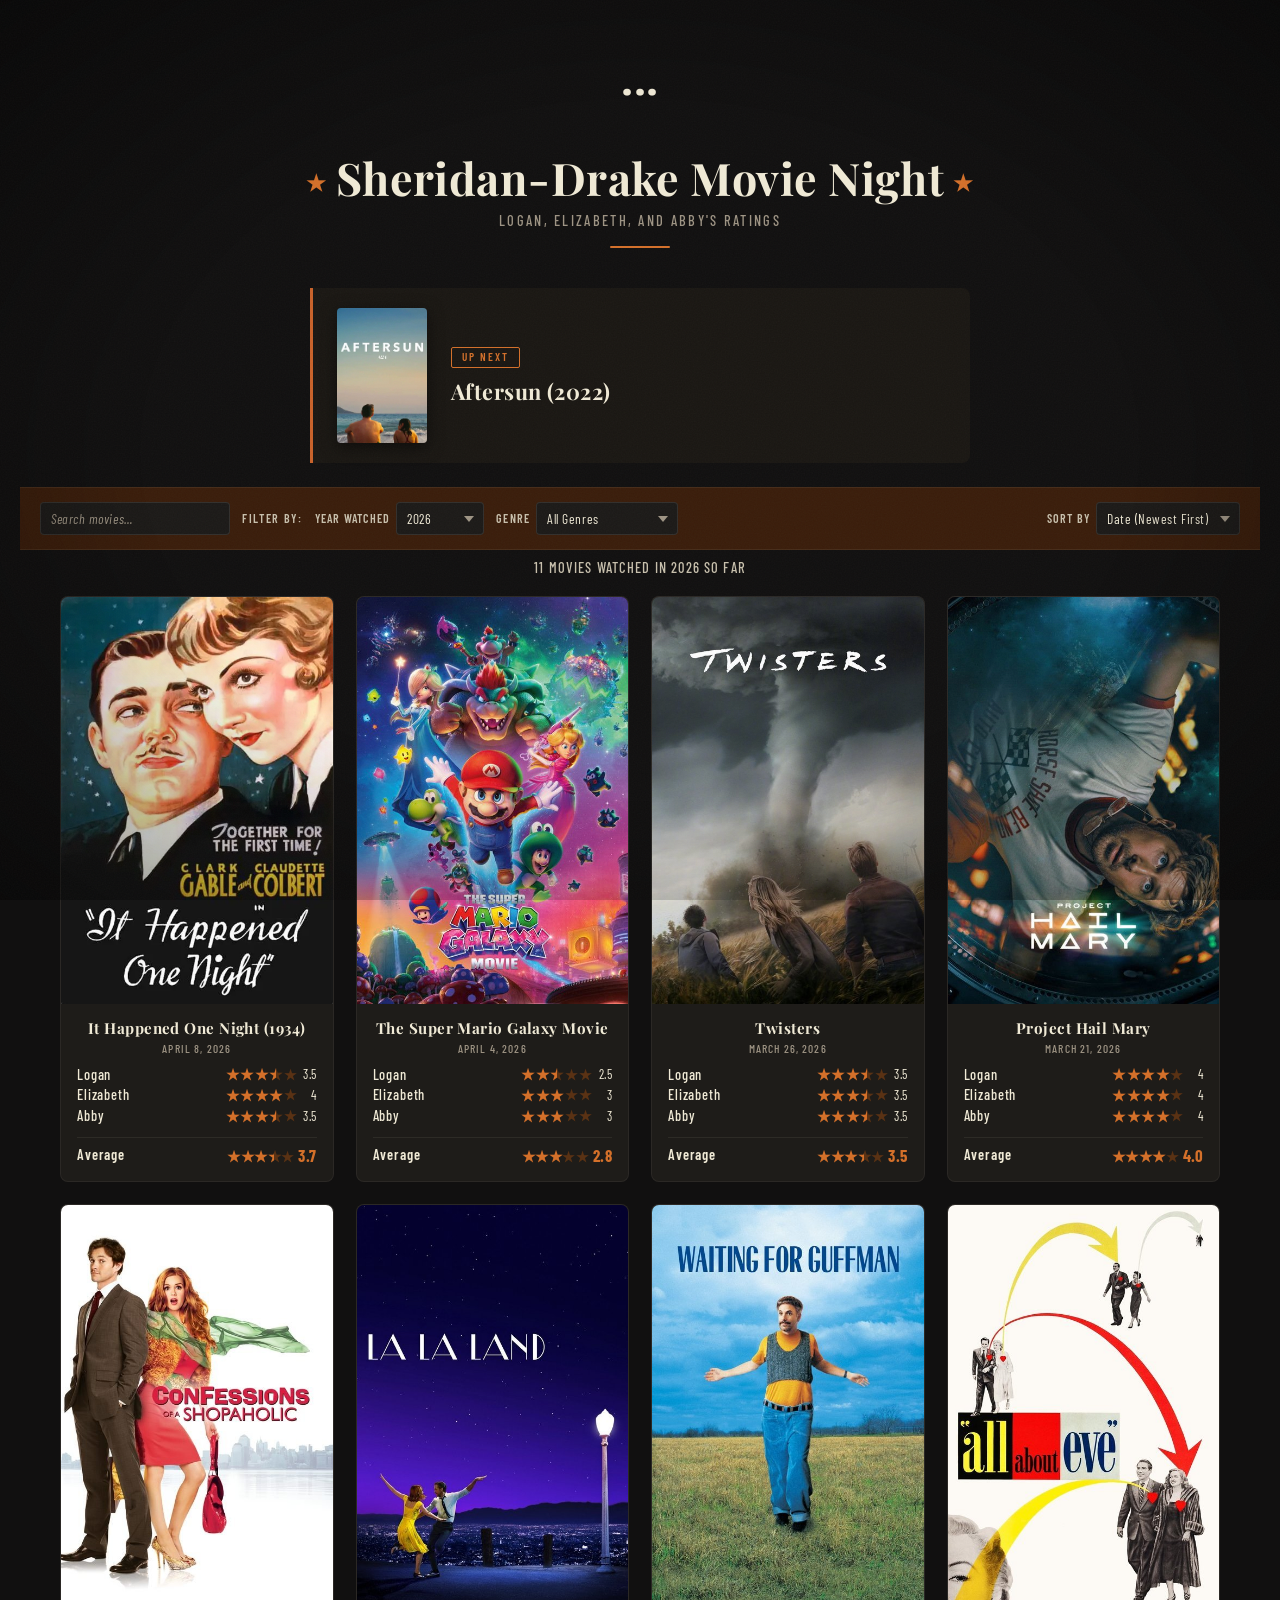
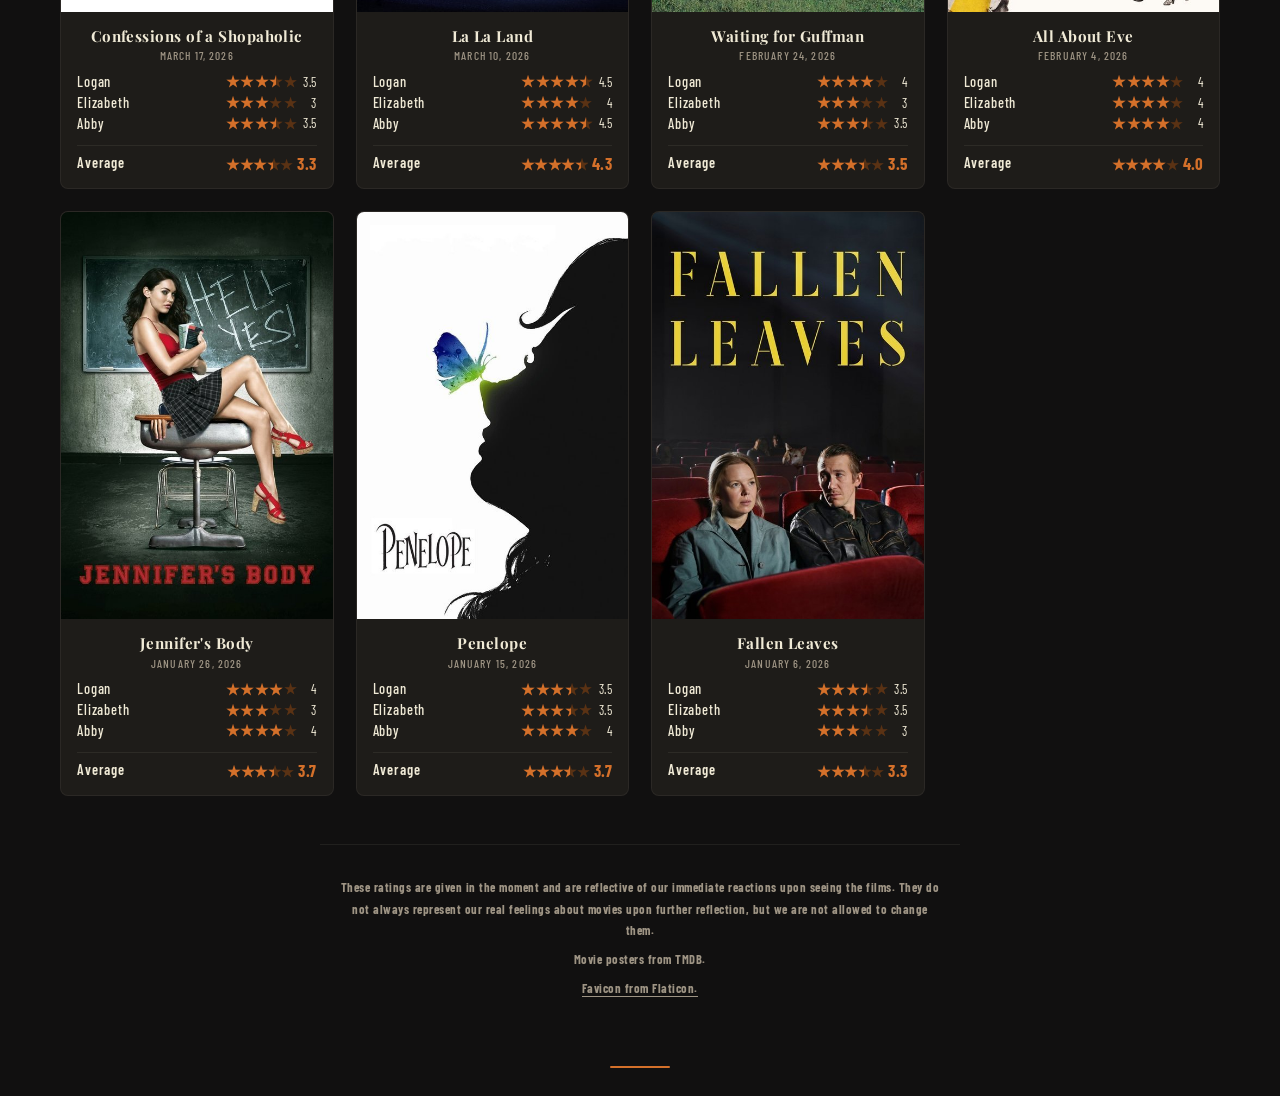
==== index.html @ 824b3edf "Fourth attempt" ====
<!DOCTYPE html>
<html lang="en">
<head>
  <script defer src="https://cloud.umami.is/script.js" data-website-id="6e9e0717-d6de-4297-bc57-a47874e81db6"></script>
  <meta charset="UTF-8">
  <meta name="viewport" content="width=device-width, initial-scale=1.0, viewport-fit=cover">
  <title>Movie Night</title>
  <link rel="icon" type="image/png" href="favicon.png">
  <link rel="preconnect" href="https://fonts.googleapis.com">
  <link rel="preconnect" href="https://fonts.gstatic.com" crossorigin>
  <link href="https://fonts.googleapis.com/css2?family=Playfair+Display:ital,wght@0,700;1,400&family=Barlow+Condensed:wght@400;500;600&display=swap" rel="stylesheet">
  <link rel="stylesheet" href="style.css">
</head>
<body>
  <div class="safe-area-fill" aria-hidden="true"></div>

  <header>
    <h1><span class="title-stars-mobile" aria-hidden="true">★&ensp;★&ensp;★&ensp;★&ensp;★</span>...
  <header>
    <h1><span class="title-stars-mobile" aria-hidden="true">★&ensp;★&ensp;★&ensp;★&ensp;★</span><span class="title-star" aria-hidden="true">★</span>Sheridan-Drake<br class="mobile-break"> Movie Night<span class="title-star" aria-hidden="true">★</span></h1>
    <p class="tagline">Logan, Elizabeth, and Abby's Ratings</p>
  </header>

  <section id="up-next" class="up-next" hidden>
    <div class="up-next-content">
      <div class="up-next-poster">
        <img id="up-next-img" src="" alt="">
        <div id="up-next-placeholder" class="poster-placeholder" hidden>
          <span id="up-next-placeholder-title"></span>
        </div>
      </div>
      <div class="up-next-info">
        <span class="up-next-badge">Up Next</span>
        <h2 id="up-next-title"></h2>
      </div>
    </div>
  </section>

  <div class="controls">
    <div class="controls-left">
      <button id="reset-btn" class="reset-btn" hidden>Reset</button>
      <input type="search" id="search-input" placeholder="Search movies…" autocomplete="off">
      <div id="search-filter-hint" hidden></div>
      <span class="filter-label">Filter by:</span>
      <div class="control-group">
        <label for="year-select">Year Watched</label>
        <select id="year-select">
          <option value="any">Any Year</option>
        </select>
      </div>
      <div class="control-group">
        <label for="genre-select">Genre</label>
        <select id="genre-select">
          <option value="any">All Genres</option>
          <option value="action/adventure">Action / Adventure</option>
          <option value="animation">Animation</option>
          <option value="comedy">Comedy</option>
          <option value="documentary">Documentary</option>
          <option value="drama">Drama</option>
          <option value="horror">Horror</option>
          <option value="romance">Romance</option>
          <option value="scifi/fantasy">Sci-Fi / Fantasy</option>
          <option value="thriller">Thriller</option>
        </select>
      </div>
    </div>
    <div class="controls-right">
      <div class="control-group">
        <label for="sort-select">Sort by</label>
        <select id="sort-select">
          <option value="date-desc">Date (Newest First)</option>
          <option value="date-asc">Date (Oldest First)</option>
          <option value="rating-logan">Logan's Rating</option>
          <option value="rating-elizabeth">Elizabeth's Rating</option>
          <option value="rating-abby">Abby's Rating</option>
          <option value="rating-average">Average Rating</option>
        </select>
      </div>
    </div>
  </div>

  <div id="movie-count" class="movie-count"></div>

  <main id="movie-grid" class="movie-grid"></main>

  <div id="no-results" class="no-results" hidden>
    <p>No movies found for this filter.</p>
  </div>

  <footer class="site-footer">
    <p>These ratings are given in the moment and are reflective of our immediate reactions upon seeing the films. They do not always represent our real feelings about movies upon further reflection, but we are not allowed to change them.</p>
    <p>Movie posters from TMDB.</p>
    <p><a href="https://www.flaticon.com/search?word=movie">Favicon from Flaticon.</a></p>
  </footer>

  <script src="movies.js"></script>
  <script src="script.js"></script>
  <script>
    if ('serviceWorker' in navigator) {
      navigator.serviceWorker.register('/sw.js');
    }
  </script>
</body>
</html>
---- style.css ----
:root {
  --bg-primary:     #111010;
  --bg-secondary:   #1c1a18;
  --bg-card:        #1e1c19;
  --bg-controls:    #3a1d0b;
  --up-next-bg:     #1a1713;
  --up-next-border: #c9622a;
  --text-primary:   #f0ead6;
  --text-secondary: #9e9484;
  --accent:         #d4702a;
  --accent-dim:     #5a3214;
  --accent-hover:   #e8884a;
  --rule-color:     rgba(240, 234, 214, 0.07);
  --font-display:   'Playfair Display', Georgia, serif;
  --font-ui:        'Barlow Condensed', 'Arial Narrow', sans-serif;
  --radius: 8px;
  --gap:    22px;
}

* {
  margin: 0;
  padding: 0;
  box-sizing: border-box;
}

body {
  font-family: var(--font-ui);
  background: var(--bg-primary);
  color: var(--text-primary);
  letter-spacing: 0.02em;
  min-height: 100vh;
}

/* Safe-area fill — covers iPhone notch/Dynamic Island with the controls color. */

.safe-area-fill {
  position: fixed;
  top: 0;
  left: 0;
  right: 0;
  height: env(safe-area-inset-top);
  background: var(--bg-controls);
  z-index: 10000;
  pointer-events: none;
}

/* Film grain — fixed SVG noise tile, barely visible, adds tactile depth */
body::before {
  content: '';
  position: fixed;
  inset: 0;
  z-index: 9999;
  pointer-events: none;
  opacity: 0.035;
  background-image: url("data:image/svg+xml,%3Csvg xmlns='http://www.w3.org/2000/svg' width='300' height='300'%3E%3Cfilter id='noise'%3E%3CfeTurbulence type='fractalNoise' baseFrequency='0.75' numOctaves='4' stitchTiles='stitch'/%3E%3C/filter%3E%3Crect width='300' height='300' filter='url(%23noise)' opacity='1'/%3E%3C/svg%3E");
  background-repeat: repeat;
  background-size: 300px 300px;
}

/* Vignette — darkens screen edges, draws eye inward */
body::after {
  content: '';
  position: fixed;
  inset: 0;
  z-index: 9998;
  pointer-events: none;
  background: radial-gradient(ellipse at center, transparent 55%, rgba(0, 0, 0, 0.45) 100%);
}

/* Header */
header {
  text-align: center;
  padding: 52px 20px 28px;
  position: relative;
}

/* Amber rule beneath header */
header::after {
  content: '';
  display: block;
  width: 60px;
  height: 2px;
  background: var(--accent);
  margin: 18px auto 0;
  border-radius: 1px;
}

header h1 {
  font-family: var(--font-display);
  font-size: 2.8rem;
  font-weight: 700;
  letter-spacing: 0.01em;
  line-height: 1.1;
  color: var(--text-primary);
}

.title-star {
  color: var(--accent);
  font-size: 1.4rem;
  display: inline-block;
  vertical-align: middle;
  margin: 0 0.4em;
  font-family: initial;
  transition: color 0.25s ease;
}

.title-stars-mobile {
  display: none;
}

header h1:hover .title-star {
  animation: star-spin 0.6s ease-in-out;
  color: var(--accent-hover);
}

@keyframes star-spin {
  0%   { transform: rotate(0deg)   scale(1); }
  20%  { transform: rotate(-20deg) scale(1.35); }
  40%  { transform: rotate(20deg)  scale(1.45); }
  60%  { transform: rotate(-12deg) scale(1.3); }
  80%  { transform: rotate(8deg)   scale(1.15); }
  100% { transform: rotate(0deg)   scale(1); }
}

.tagline {
  font-family: var(--font-ui);
  font-weight: 500;
  font-size: 0.9rem;
  letter-spacing: 0.16em;
  text-transform: uppercase;
  color: var(--text-secondary);
  margin-top: 10px;
}

/* Up Next */
.up-next {
  max-width: 700px;
  margin: 12px auto 24px;
  padding: 0 20px;
}

.up-next-content {
  display: flex;
  align-items: center;
  gap: 24px;
  background: var(--up-next-bg);
  border-left: 3px solid var(--up-next-border);
  border-radius: 0 var(--radius) var(--radius) 0;
  padding: 20px 24px;
}

.up-next-poster {
  flex-shrink: 0;
  width: 90px;
  height: 135px;
  border-radius: 4px;
  overflow: hidden;
  box-shadow: 0 4px 16px rgba(0, 0, 0, 0.5);
}

.up-next-poster img {
  width: 100%;
  height: 100%;
  object-fit: cover;
  display: block;
}

.up-next-info {
  display: flex;
  flex-direction: column;
  gap: 10px;
}

.up-next-badge {
  display: inline-block;
  color: var(--accent);
  border: 1px solid var(--accent);
  background: transparent;
  font-family: var(--font-ui);
  font-weight: 600;
  font-size: 0.7rem;
  text-transform: uppercase;
  letter-spacing: 0.18em;
  padding: 3px 10px;
  border-radius: 2px;
  width: fit-content;
}

.up-next-info h2 {
  font-family: var(--font-display);
  font-size: 1.35rem;
  font-weight: 700;
  line-height: 1.25;
  color: var(--text-primary);
}

/* Controls */
.controls {
  position: sticky;
  top: env(safe-area-inset-top); 
   z-index: 10;
  background: var(--bg-controls);
  display: flex;
  flex-wrap: wrap;
  align-items: center;
  gap: 10px 16px;
  padding: 14px 20px;
  border-top: 1px solid var(--rule-color);
  border-bottom: 1px solid var(--rule-color);
  backdrop-filter: blur(4px);
  -webkit-backdrop-filter: blur(4px);
}


.controls-left {
  display: flex;
  flex-wrap: wrap;
  align-items: center;
  gap: 10px 12px;
  flex: 1;
}

.controls-right {
  display: flex;
  align-items: center;
  gap: 10px;
}

.filter-label {
  font-family: var(--font-ui);
  font-size: 0.75rem;
  font-weight: 600;
  letter-spacing: 0.14em;
  text-transform: uppercase;
  color: #c8c0ad;
  white-space: nowrap;
}

.control-group {
  display: flex;
  align-items: center;
  gap: 6px;
}

.control-group label {
  font-family: var(--font-ui);
  font-size: 0.75rem;
  font-weight: 600;
  letter-spacing: 0.1em;
  text-transform: uppercase;
  color: #c8c0ad;
  white-space: nowrap;
}

.control-group select,
#search-input {
  appearance: none;
  -webkit-appearance: none;
  background: var(--bg-secondary);
  color: var(--text-primary);
  border: 1px solid rgba(240, 234, 214, 0.1);
  border-radius: 4px;
  padding: 7px 30px 7px 10px;
  font-family: var(--font-ui);
  font-size: 0.85rem;
  font-weight: 400;
  letter-spacing: 0.04em;
  cursor: pointer;
  transition: border-color 0.18s ease;
}

.control-group select {
  background-image: url("data:image/svg+xml,%3Csvg xmlns='http://www.w3.org/2000/svg' width='10' height='6' fill='%239e9484'%3E%3Cpath d='M5 6L0 0h10z'/%3E%3C/svg%3E");
  background-repeat: no-repeat;
  background-position: right 9px center;
}

.control-group select:focus,
#search-input:focus {
  outline: none;
  border-color: var(--accent);
}

#search-input {
  width: 190px;
  padding: 7px 10px;
}

#search-input::placeholder {
  color: var(--text-secondary);
  font-style: italic;
}

/* Hide native clear button on search inputs */
#search-input::-webkit-search-cancel-button {
  -webkit-appearance: none;
}

#search-filter-hint {
  flex: 0 0 100%;
  order: 99;
  font-family: var(--font-ui);
  font-size: 0.78rem;
  color: #d07060;
  font-style: italic;
  line-height: 1.5;
}

.reset-btn {
  background: none;
  border: none;
  border-bottom: 1px solid var(--accent);
  color: var(--accent);
  font-family: var(--font-ui);
  font-size: 0.78rem;
  font-weight: 600;
  letter-spacing: 0.1em;
  text-transform: uppercase;
  cursor: pointer;
  padding: 0 0 1px;
  white-space: nowrap;
  transition: color 0.15s ease, border-color 0.15s ease;
}

.reset-btn:hover {
  color: var(--accent-hover);
  border-color: var(--accent-hover);
}

.movie-count {
  max-width: 1200px;
  margin: 10px auto 0;
  padding: 0 20px;
  font-family: var(--font-ui);
  font-size: 0.9rem;
  font-weight: 500;
  letter-spacing: 0.08em;
  text-transform: uppercase;
  color: #c8c0ad;
}

/* Movie Grid */
.movie-grid {
  max-width: 1200px;
  margin: 20px auto 0;
  padding: 0 20px 48px;
  display: grid;
  grid-template-columns: repeat(auto-fill, minmax(220px, 1fr));
  gap: var(--gap);
}

/* Movie Card */
.movie-card {
  background: var(--bg-card);
  border-radius: var(--radius);
  border: 1px solid rgba(240, 234, 214, 0.06);
  overflow: hidden;
  transition: transform 0.22s ease, box-shadow 0.22s ease, border-color 0.22s ease;
}

.movie-card:hover {
  transform: translateY(-4px);
  box-shadow: 0 12px 32px rgba(0, 0, 0, 0.5);
  border-color: rgba(212, 112, 42, 0.3);
}

.movie-card .poster-wrapper {
  width: 100%;
  aspect-ratio: 2 / 3;
  background: var(--bg-secondary);
  overflow: hidden;
}

.movie-card .poster-wrapper img {
  width: 100%;
  height: 100%;
  object-fit: cover;
  display: block;
  transition: transform 0.35s ease;
}

.movie-card:hover .poster-wrapper img {
  transform: scale(1.03);
}

.poster-placeholder {
  width: 100%;
  height: 100%;
  display: flex;
  align-items: center;
  justify-content: center;
  padding: 20px;
  text-align: center;
  color: var(--text-secondary);
  font-family: var(--font-display);
  font-size: 1rem;
  font-style: italic;
  border: 1px dashed rgba(240, 234, 214, 0.08);
}

.movie-card .card-body {
  padding: 14px 16px 16px;
}

.movie-card .card-body h3 {
  font-family: var(--font-display);
  font-size: 0.95rem;
  font-weight: 700;
  line-height: 1.35;
  margin-bottom: 3px;
  color: var(--text-primary);
}

.movie-card .date {
  font-family: var(--font-ui);
  font-size: 0.72rem;
  font-weight: 500;
  letter-spacing: 0.1em;
  text-transform: uppercase;
  color: var(--text-secondary);
  margin-bottom: 12px;
}

/* Ratings */
.ratings {
  display: flex;
  flex-direction: column;
  gap: 5px;
}

.rating-row {
  display: flex;
  align-items: center;
  justify-content: space-between;
  font-family: var(--font-ui);
  font-size: 0.9rem;
}

.rating-row .name {
  color: var(--text-primary);
  font-weight: 500;
  letter-spacing: 0.06em;
}

.rating-row .stars {
  display: flex;
  align-items: center;
  gap: 1px;
}

.star {
  color: var(--accent-dim);
  font-size: 0.88rem;
  line-height: 1;
}

.star.filled {
  color: var(--accent);
  font-size: 0.95rem;
}

.star.half {
  background: linear-gradient(90deg, var(--accent) 50%, var(--accent-dim) 50%);
  -webkit-background-clip: text;
  -webkit-text-fill-color: transparent;
  background-clip: text;
  font-size: 0.95rem;
}

.rating-value {
  font-family: var(--font-ui);
  color: var(--text-primary);
  font-size: 0.82rem;
  font-weight: 400;
  margin-left: 4px;
  min-width: 2.4ch;
  text-align: right;
  display: inline-block;
}

.average-row {
  margin-top: 8px;
  padding-top: 8px;
  border-top: 1px solid var(--rule-color);
  display: flex;
  align-items: center;
  justify-content: space-between;
  font-family: var(--font-ui);
  font-size: 0.9rem;
}

.average-row .name {
  font-weight: 600;
  letter-spacing: 0.06em;
  color: var(--text-primary);
}

.average-value {
  color: var(--accent);
  font-weight: 700;
  font-size: 1.05rem;
}

/* Footer */
.site-footer {
  text-align: center;
  max-width: 640px;
  margin: 0 auto;
  padding: 32px 20px 48px;
  border-top: 1px solid var(--rule-color);
  display: flex;
  flex-direction: column;
  gap: 8px;
  color: var(--text-secondary);
  font-family: var(--font-ui);
  font-size: 0.78rem;
  letter-spacing: 0.04em;
  line-height: 1.7;
}

.site-footer a {
  color: var(--text-secondary);
  text-decoration: underline;
  text-underline-offset: 3px;
  transition: color 0.15s ease;
}

.site-footer a:hover {
  color: var(--text-primary);
}

/* No results */
.no-results {
  text-align: center;
  padding: 80px 20px;
  color: var(--text-secondary);
  font-family: var(--font-ui);
  font-size: 1rem;
  letter-spacing: 0.08em;
  text-transform: uppercase;
}

/* Responsive */
.mobile-break { display: none; }

@media (max-width: 600px) {
  .mobile-break { display: inline; }

  header h1 {
    font-size: 2rem;
  }

  .title-stars-mobile {
    display: block;
    color: var(--accent);
    font-size: 1.3rem;
    letter-spacing: 0.3em;
    margin-bottom: 8px;
    transition: color 0.2s;
  }

  header h1:hover .title-stars-mobile {
    animation: star-spin 0.6s ease-in-out;
    color: var(--accent-hover);
  }

  .title-star {
    display: none;
  }

  .controls {
    flex-direction: column;
    align-items: stretch;
    gap: 10px;
  }

  .controls-left {
    flex-wrap: wrap;
    gap: 10px;
  }

  .filter-label {
    display: none;
  }

  #search-input {
    flex: 0 0 100%;
    width: 100%;
    box-sizing: border-box;
  }

  #search-filter-hint {
    order: 0;
  }

  .controls-right {
    flex-wrap: wrap;
    gap: 10px;
  }

  .control-group {
    justify-content: space-between;
    flex: 1;
    min-width: 0;
  }

  .control-group select {
    flex: 1;
    min-width: 0;
  }

  #year-select {
    max-width: 85px;
  }

  .up-next-content {
    padding: 14px 16px;
    gap: 16px;
  }

  .up-next-poster {
    width: 68px;
    height: 102px;
  }

  .up-next-info h2 {
    font-size: 1.1rem;
  }
}
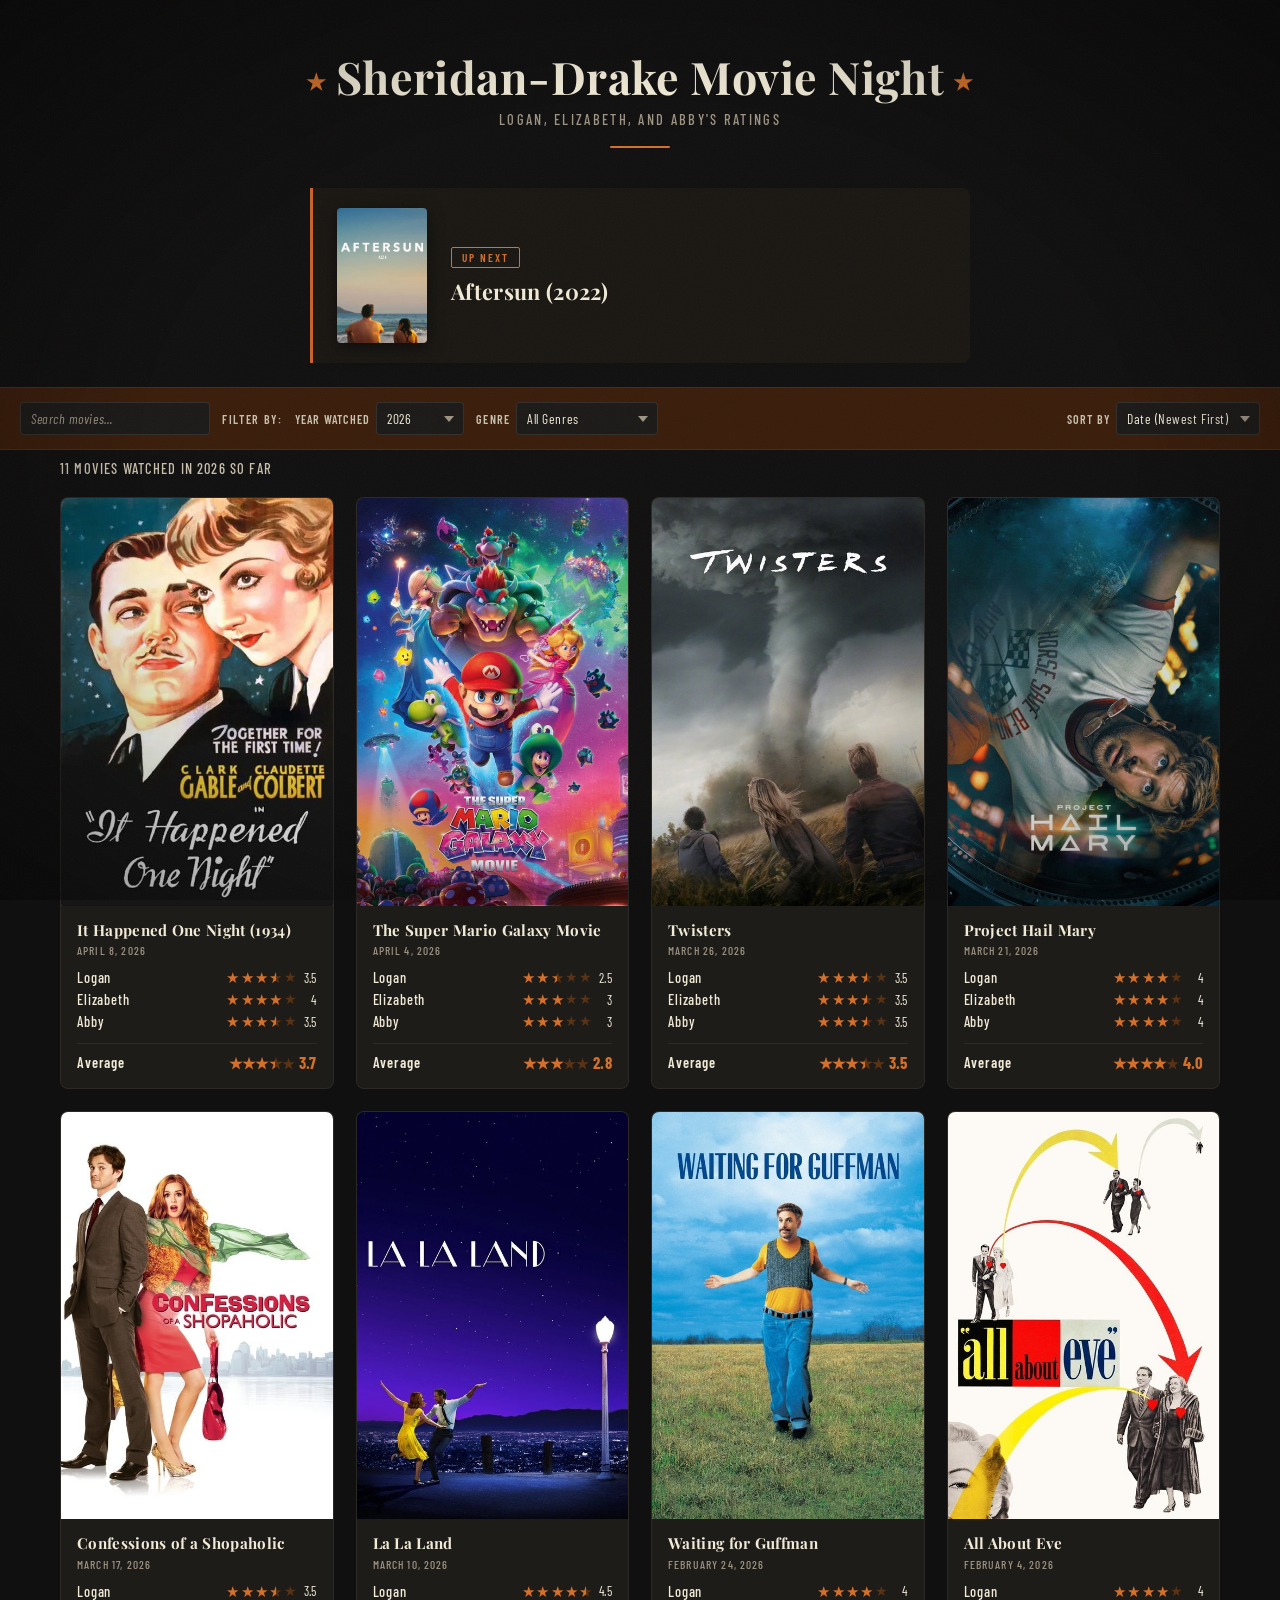
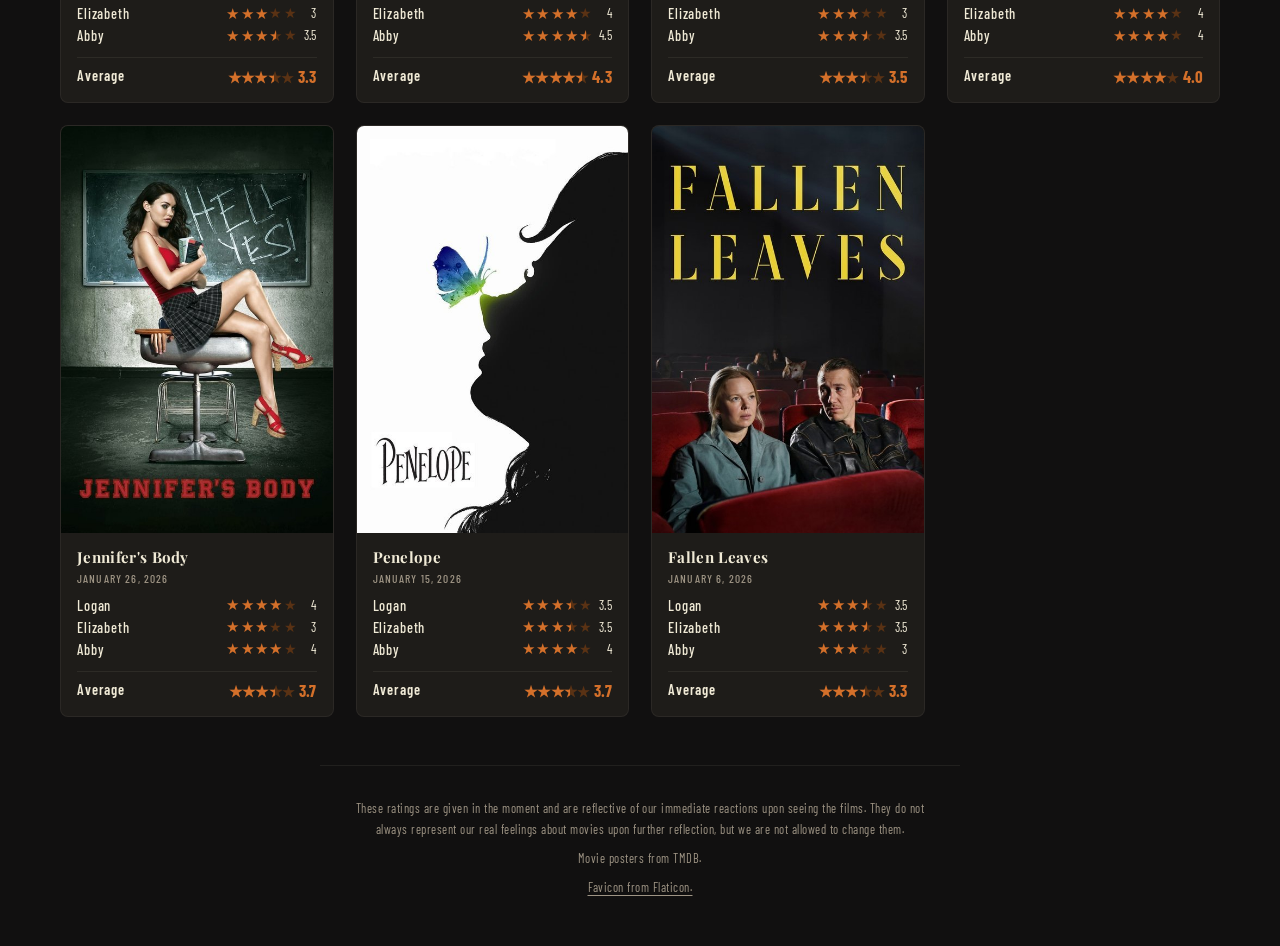
==== commit 40a84f04: "5th fix" ====
--- a/index.html
+++ b/index.html
@@ -13,9 +13,6 @@
 </head>
 <body>
   <div class="safe-area-fill" aria-hidden="true"></div>
-
-  <header>
-    <h1><span class="title-stars-mobile" aria-hidden="true">★&ensp;★&ensp;★&ensp;★&ensp;★</span>...
   <header>
     <h1><span class="title-stars-mobile" aria-hidden="true">★&ensp;★&ensp;★&ensp;★&ensp;★</span><span class="title-star" aria-hidden="true">★</span>Sheridan-Drake<br class="mobile-break"> Movie Night<span class="title-star" aria-hidden="true">★</span></h1>
     <p class="tagline">Logan, Elizabeth, and Abby's Ratings</p>
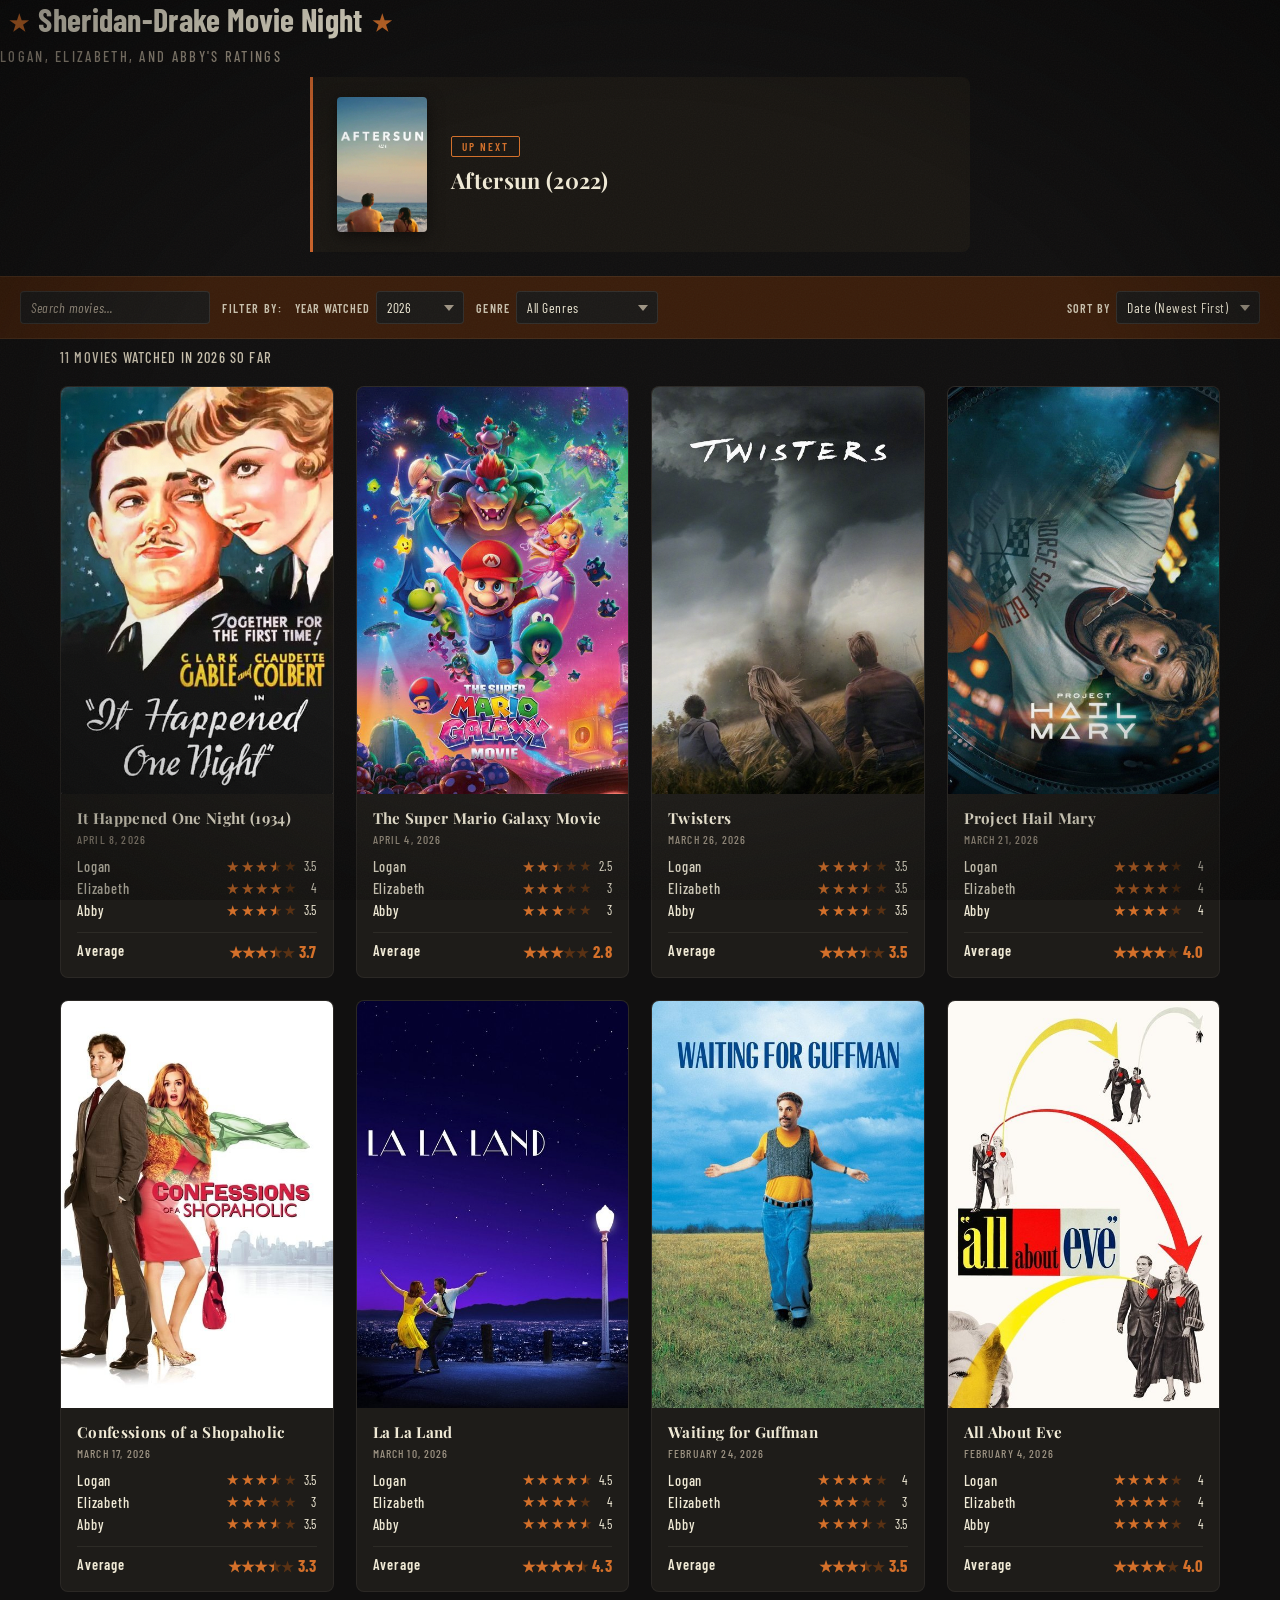
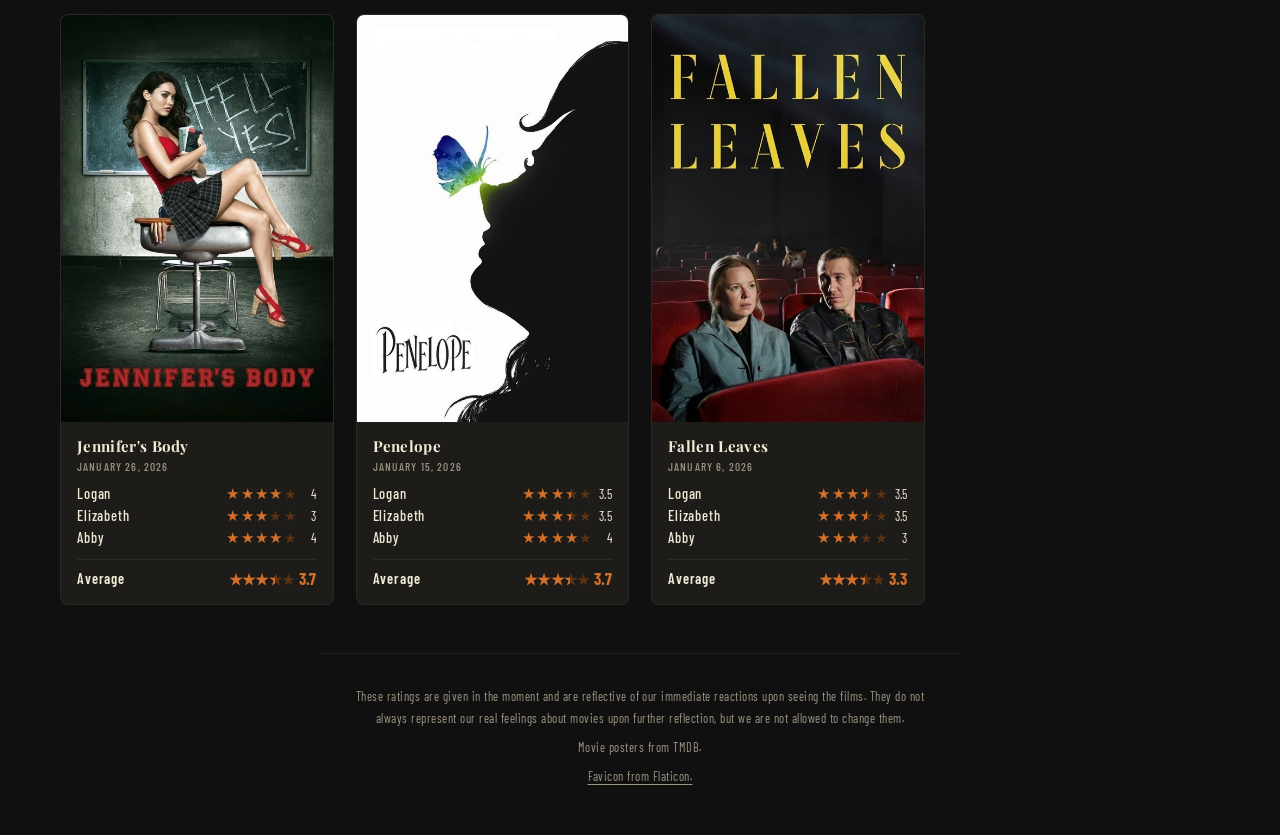
==== commit 7a1842fa: "This will do it" ====
--- a/index.html
+++ b/index.html
@@ -4,7 +4,8 @@
   <script defer src="https://cloud.umami.is/script.js" data-website-id="6e9e0717-d6de-4297-bc57-a47874e81db6"></script>
   <meta charset="UTF-8">
   <meta name="viewport" content="width=device-width, initial-scale=1.0, viewport-fit=cover">
-  <title>Movie Night</title>
+  <meta name="theme-color" content="#3a1d0b">
+  <title>Sheridan-Drake Movie Night</title>
   <link rel="icon" type="image/png" href="favicon.png">
   <link rel="preconnect" href="https://fonts.googleapis.com">
   <link rel="preconnect" href="https://fonts.gstatic.com" crossorigin>
@@ -12,8 +13,6 @@
   <link rel="stylesheet" href="style.css">
 </head>
 <body>
-  <div class="safe-area-fill" aria-hidden="true"></div>
-  <header>
     <h1><span class="title-stars-mobile" aria-hidden="true">★&ensp;★&ensp;★&ensp;★&ensp;★</span><span class="title-star" aria-hidden="true">★</span>Sheridan-Drake<br class="mobile-break"> Movie Night<span class="title-star" aria-hidden="true">★</span></h1>
     <p class="tagline">Logan, Elizabeth, and Abby's Ratings</p>
   </header>
--- a/style.css
+++ b/style.css
@@ -197,8 +197,8 @@
 /* Controls */
 .controls {
   position: sticky;
-  top: env(safe-area-inset-top); 
-   z-index: 10;
+  top: 0; 
+  z-index: 10;
   background: var(--bg-controls);
   display: flex;
   flex-wrap: wrap;
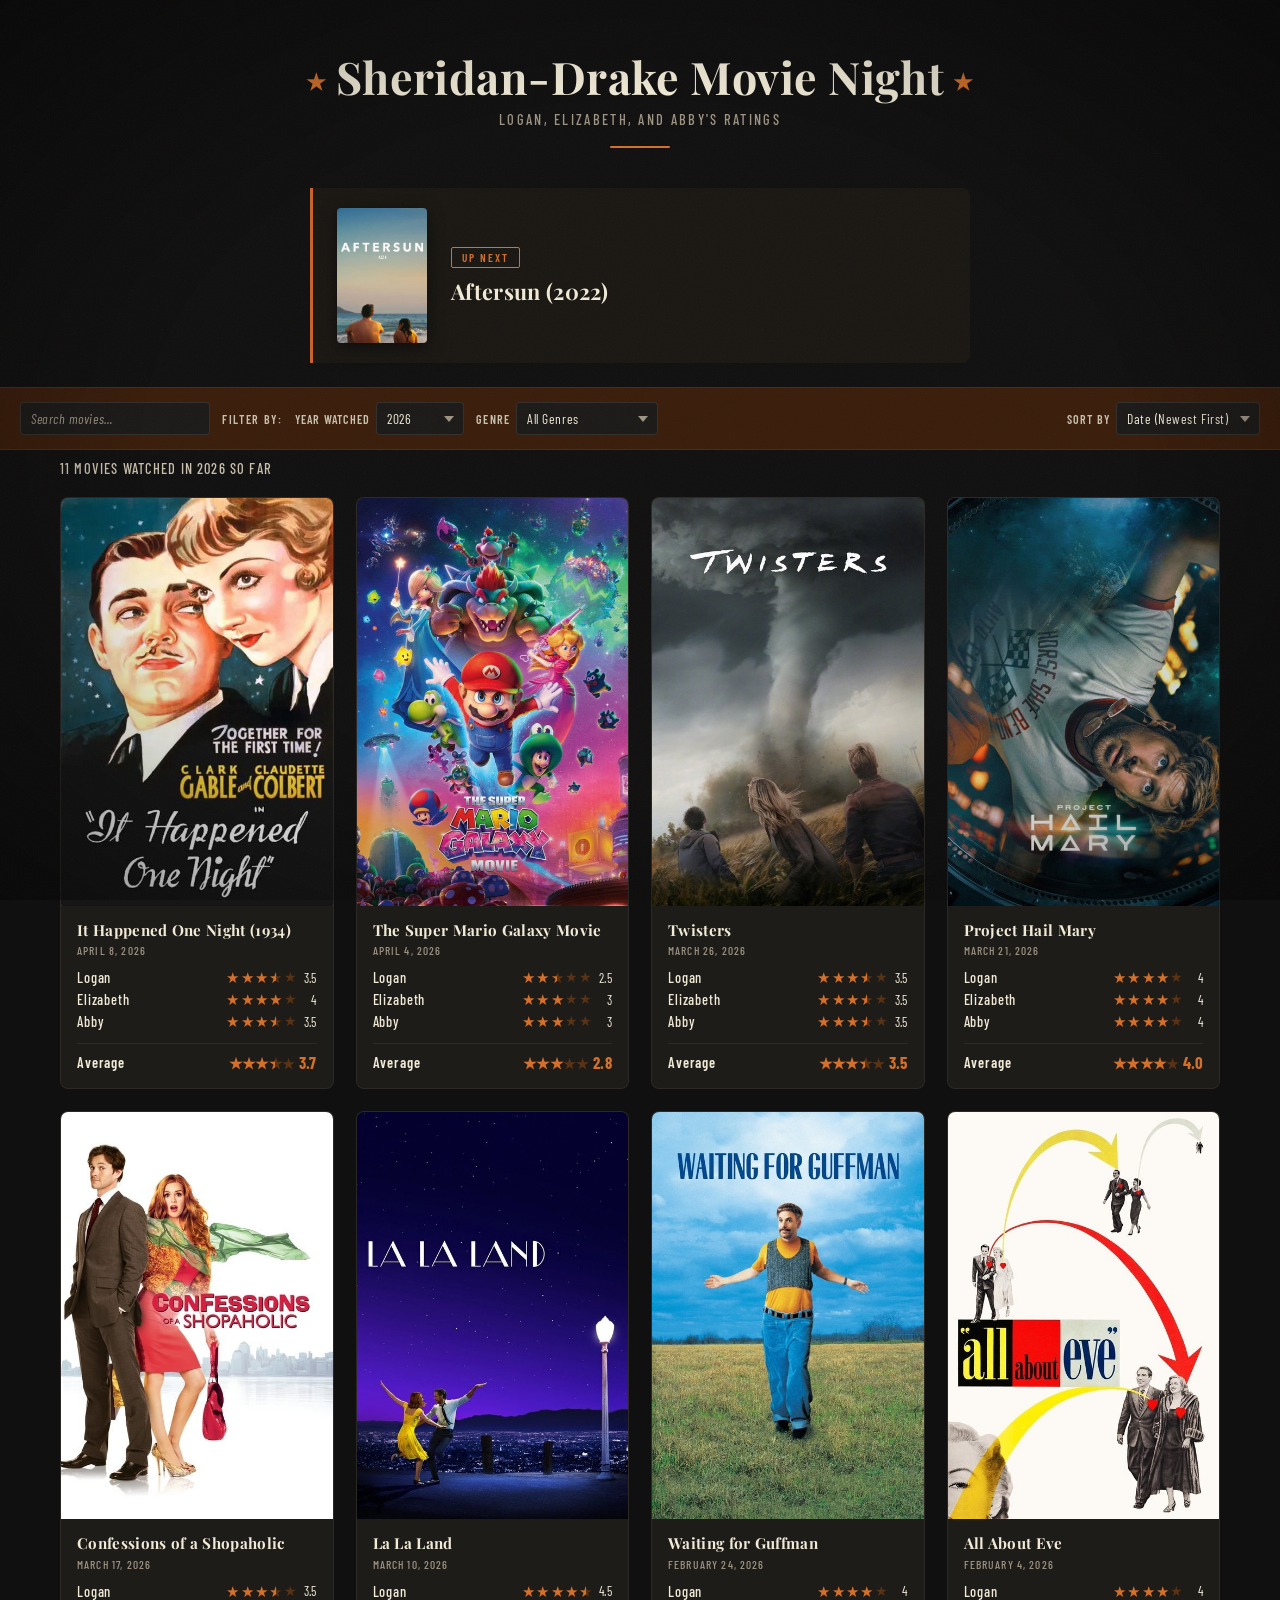
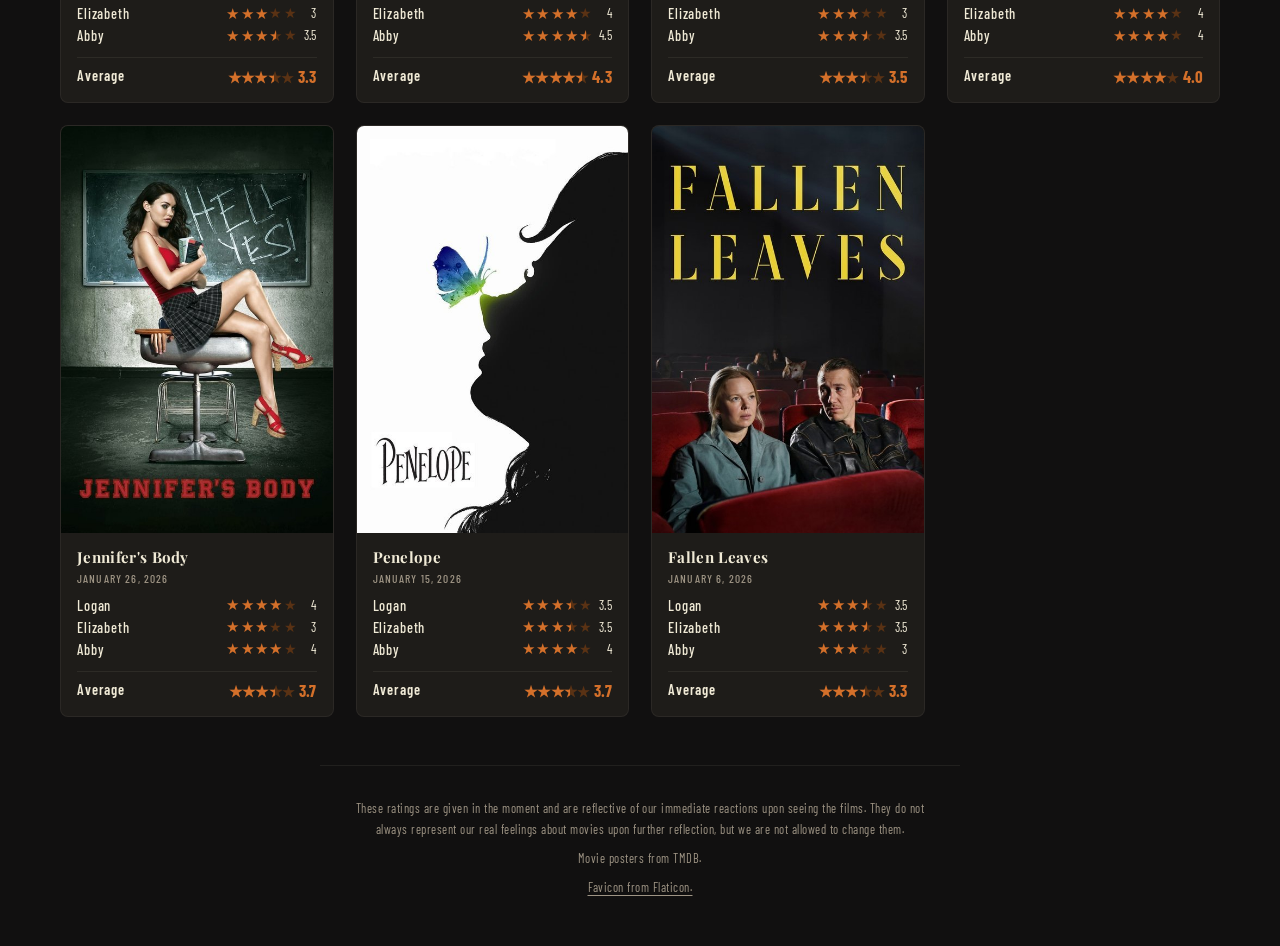
==== commit f2a59e1c: "Broken header fix" ====
--- a/index.html
+++ b/index.html
@@ -13,7 +13,7 @@
   <link rel="stylesheet" href="style.css">
 </head>
 <body>
-    <h1><span class="title-stars-mobile" aria-hidden="true">★&ensp;★&ensp;★&ensp;★&ensp;★</span><span class="title-star" aria-hidden="true">★</span>Sheridan-Drake<br class="mobile-break"> Movie Night<span class="title-star" aria-hidden="true">★</span></h1>
+    <header><h1><span class="title-stars-mobile" aria-hidden="true">★&ensp;★&ensp;★&ensp;★&ensp;★</span><span class="title-star" aria-hidden="true">★</span>Sheridan-Drake<br class="mobile-break"> Movie Night<span class="title-star" aria-hidden="true">★</span></h1>
     <p class="tagline">Logan, Elizabeth, and Abby's Ratings</p>
   </header>
 
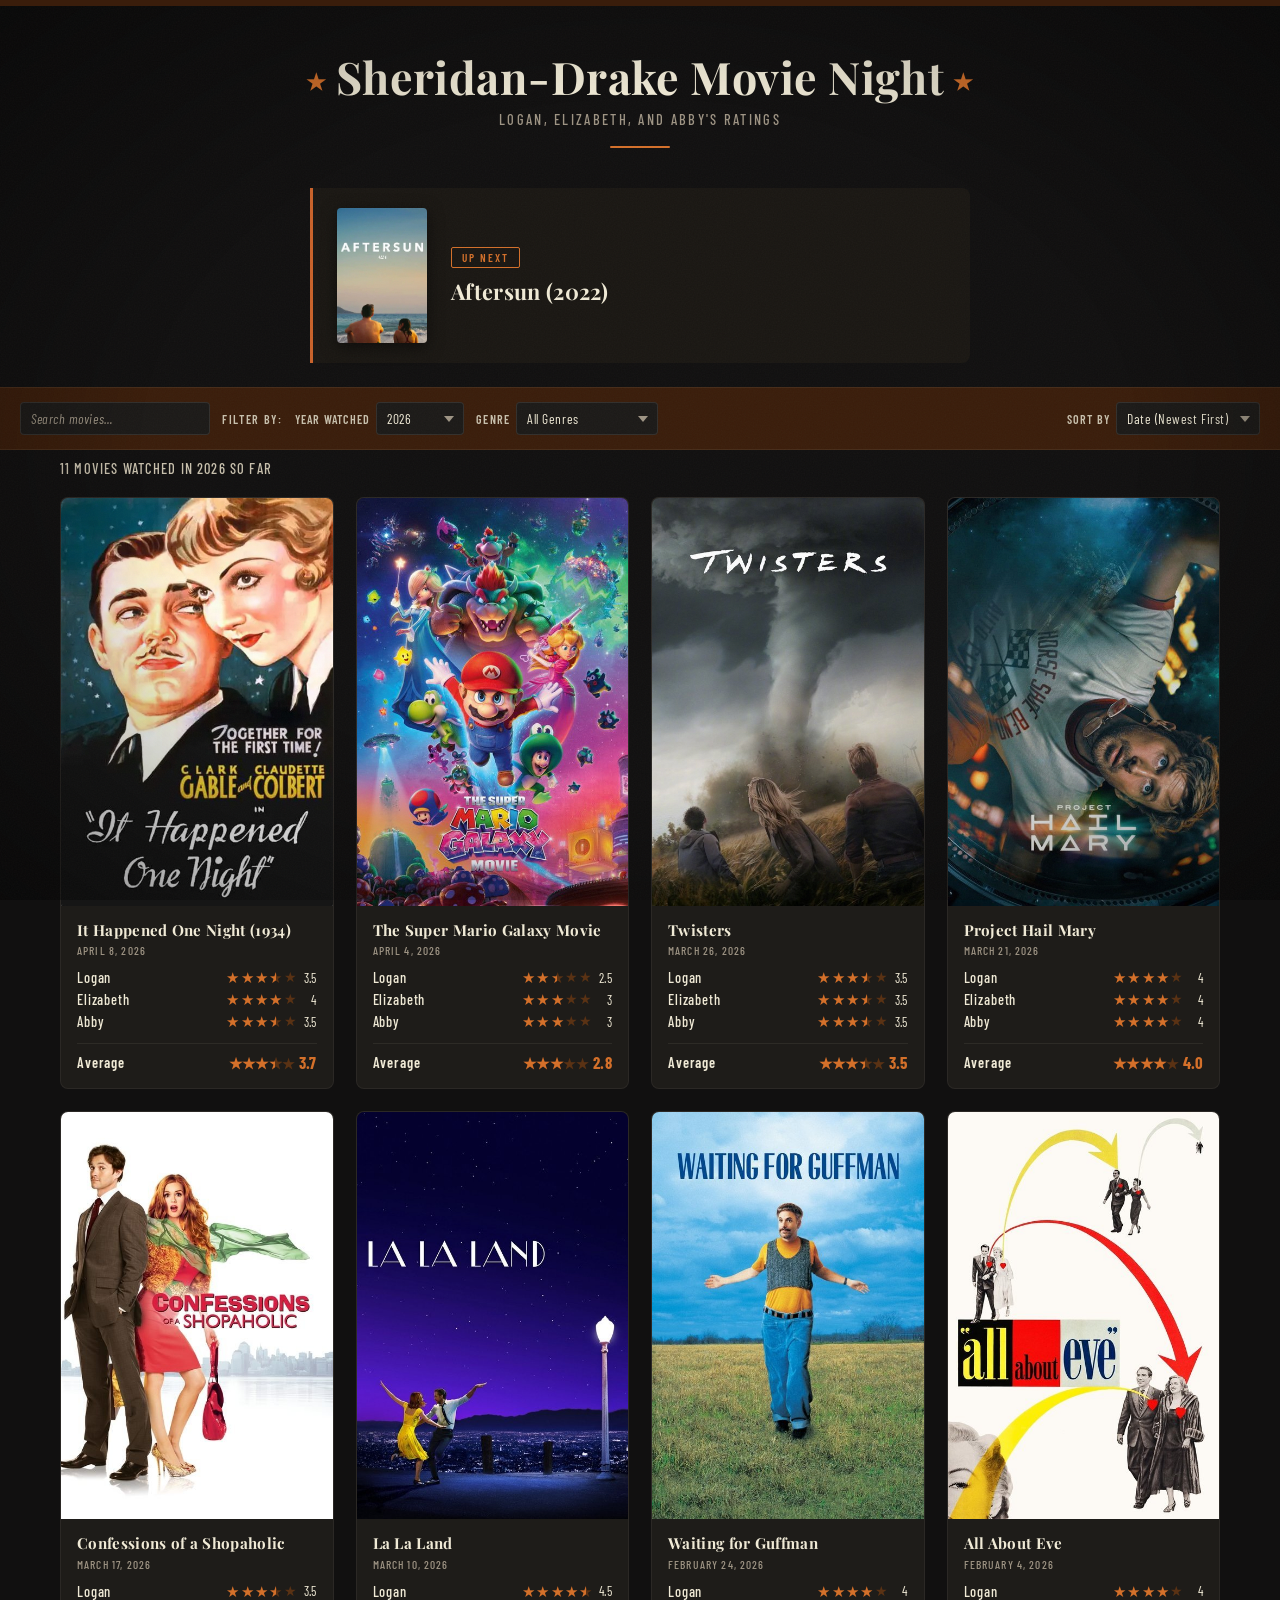
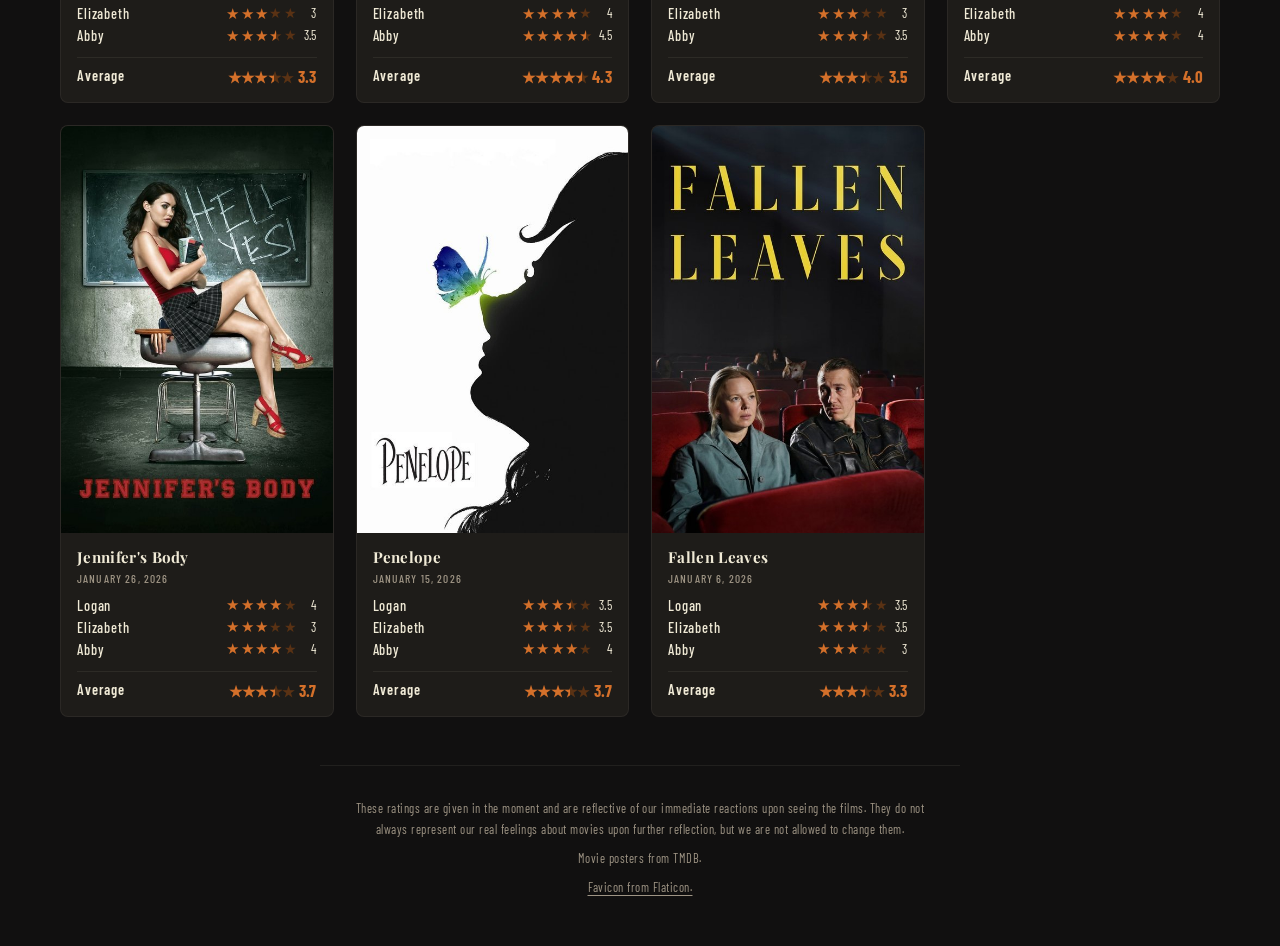
==== commit d4c6ffc5: "force color at start In mobile safari notch area" ====
--- a/index.html
+++ b/index.html
@@ -13,6 +13,7 @@
   <link rel="stylesheet" href="style.css">
 </head>
 <body>
+    <div id="notch-fill" class="notch-fill"></div>
     <header><h1><span class="title-stars-mobile" aria-hidden="true">★&ensp;★&ensp;★&ensp;★&ensp;★</span><span class="title-star" aria-hidden="true">★</span>Sheridan-Drake<br class="mobile-break"> Movie Night<span class="title-star" aria-hidden="true">★</span></h1>
     <p class="tagline">Logan, Elizabeth, and Abby's Ratings</p>
   </header>
@@ -31,6 +32,7 @@
       </div>
     </div>
   </section>
+
 
   <div class="controls">
     <div class="controls-left">
--- a/style.css
+++ b/style.css
@@ -31,19 +31,6 @@
   min-height: 100vh;
 }
 
-/* Safe-area fill — covers iPhone notch/Dynamic Island with the controls color. */
-
-.safe-area-fill {
-  position: fixed;
-  top: 0;
-  left: 0;
-  right: 0;
-  height: env(safe-area-inset-top);
-  background: var(--bg-controls);
-  z-index: 10000;
-  pointer-events: none;
-}
-
 /* Film grain — fixed SVG noise tile, barely visible, adds tactile depth */
 body::before {
   content: '';
@@ -197,14 +184,17 @@
 /* Controls */
 .controls {
   position: sticky;
-  top: 0; 
+  top: 0; /* Anchor to the absolute top of the screen */
   z-index: 10;
   background: var(--bg-controls);
   display: flex;
   flex-wrap: wrap;
   align-items: center;
   gap: 10px 16px;
-  padding: 14px 20px;
+  
+  /* Add safe-area-inset-top to the existing 14px top padding */
+  padding: calc(14px + env(safe-area-inset-top)) 20px 14px; 
+  
   border-top: 1px solid var(--rule-color);
   border-bottom: 1px solid var(--rule-color);
   backdrop-filter: blur(4px);
@@ -540,6 +530,19 @@
   text-transform: uppercase;
 }
 
+/* The element that fills the notch area */
+.notch-fill {
+  position: fixed;
+  top: 0;
+  left: 0;
+  width: 100%;
+  /* Must be at least 6px tall for Safari to recognize it as the theme color */
+  height: max(6px, env(safe-area-inset-top));
+  background-color: var(--bg-controls);
+  z-index: 10000;
+  pointer-events: none;
+}
+
 /* Responsive */
 .mobile-break { display: none; }
 
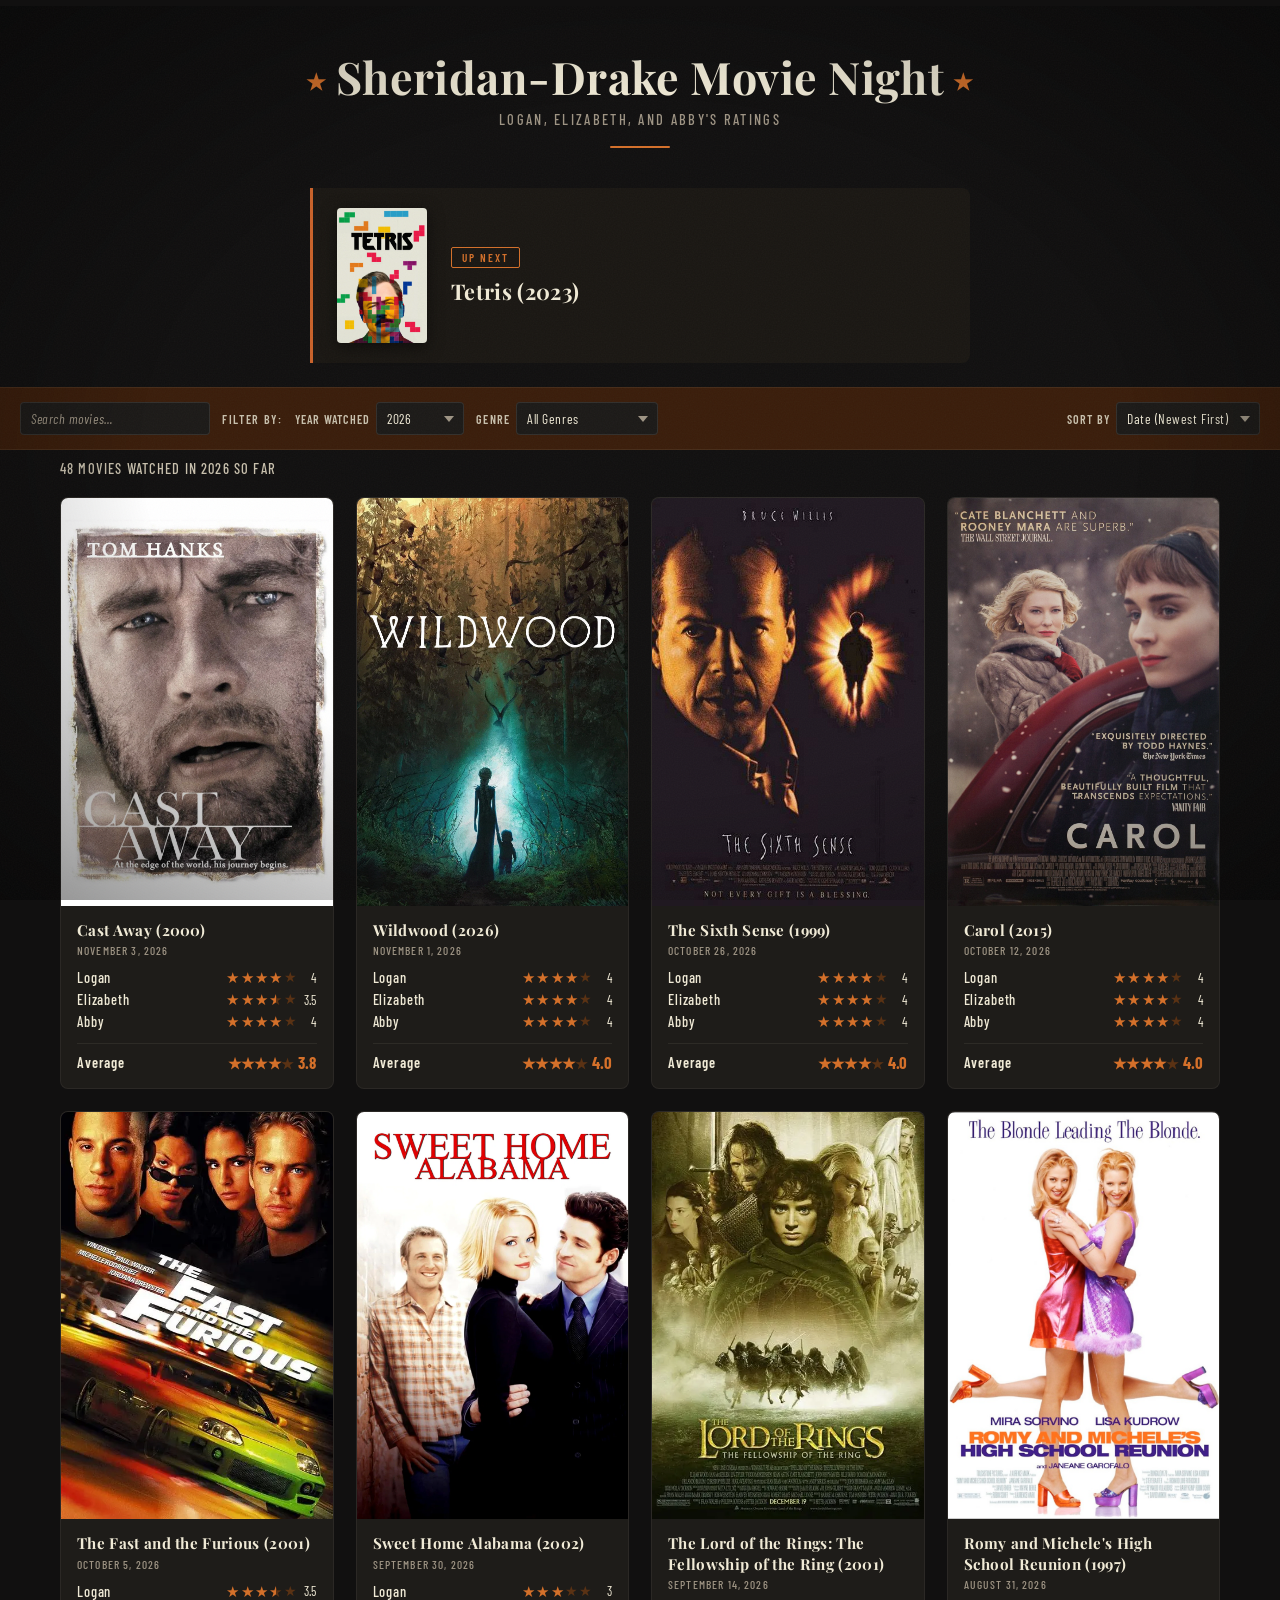
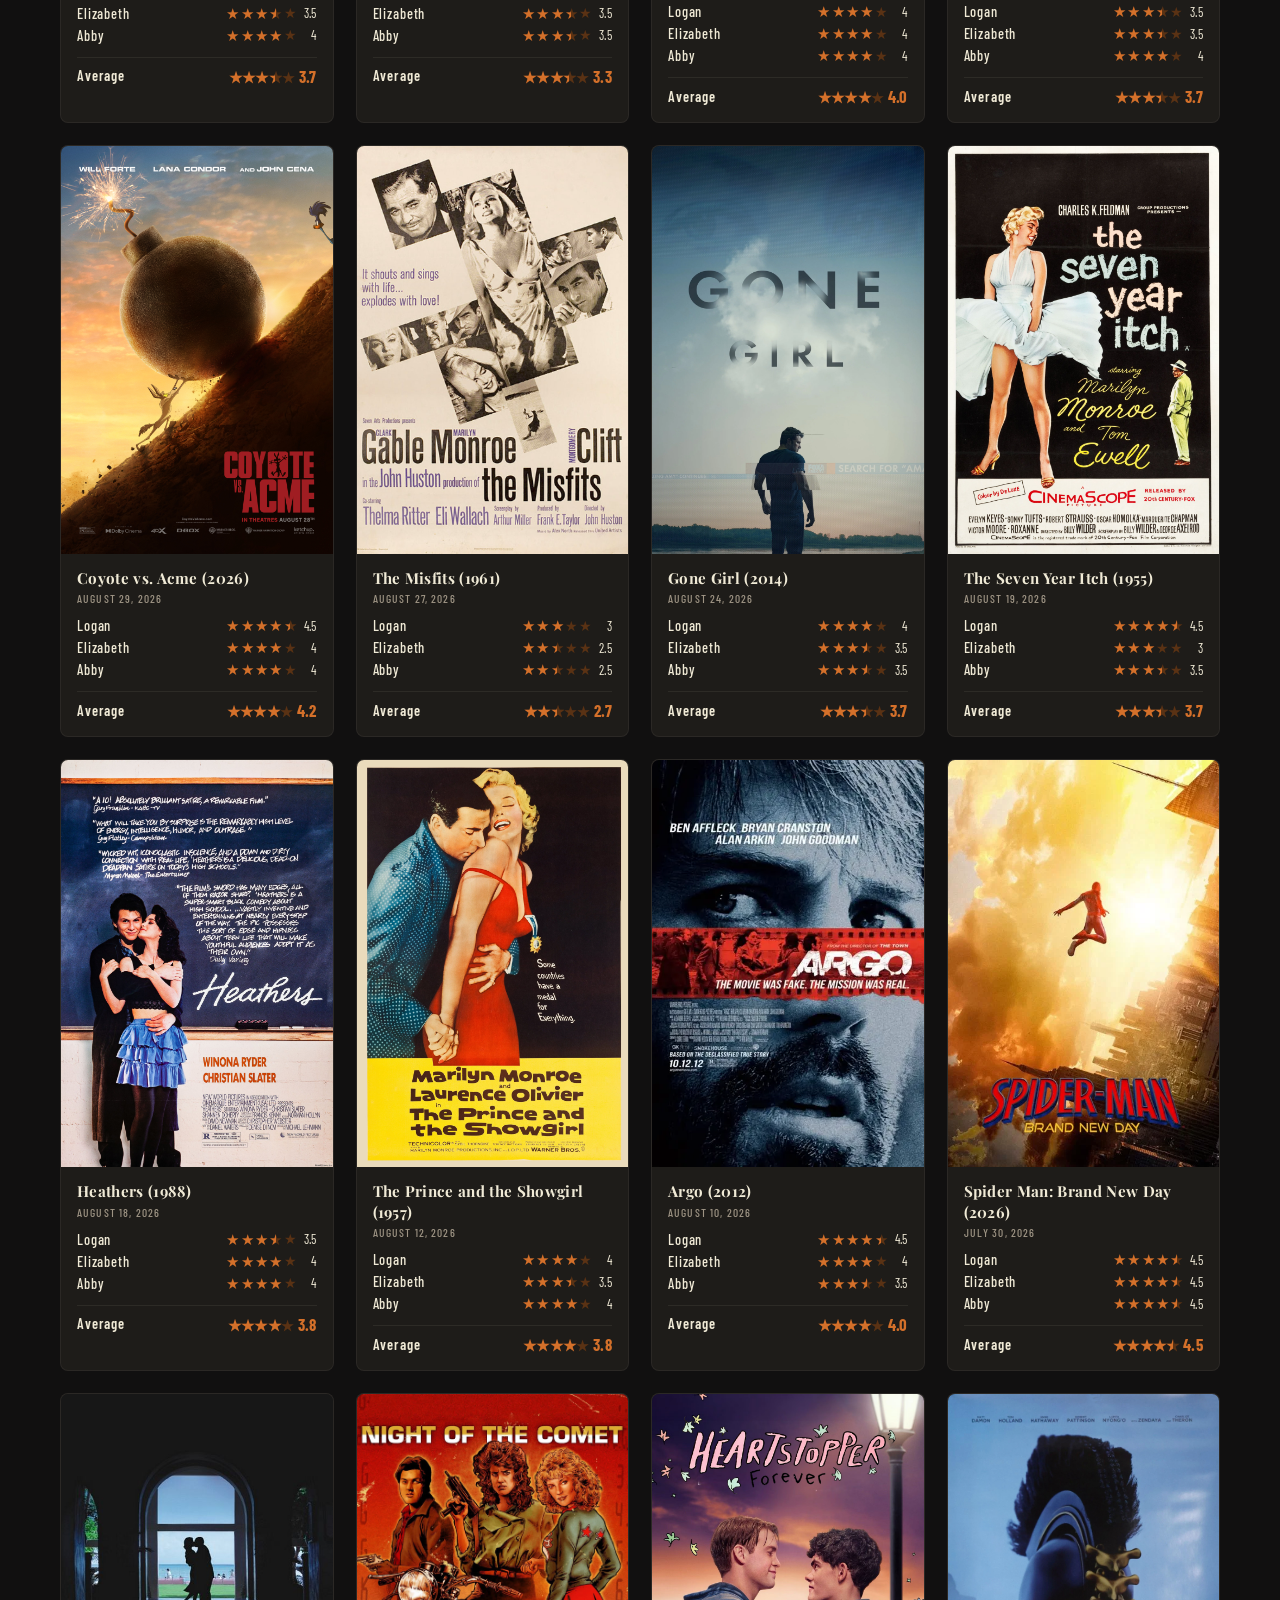
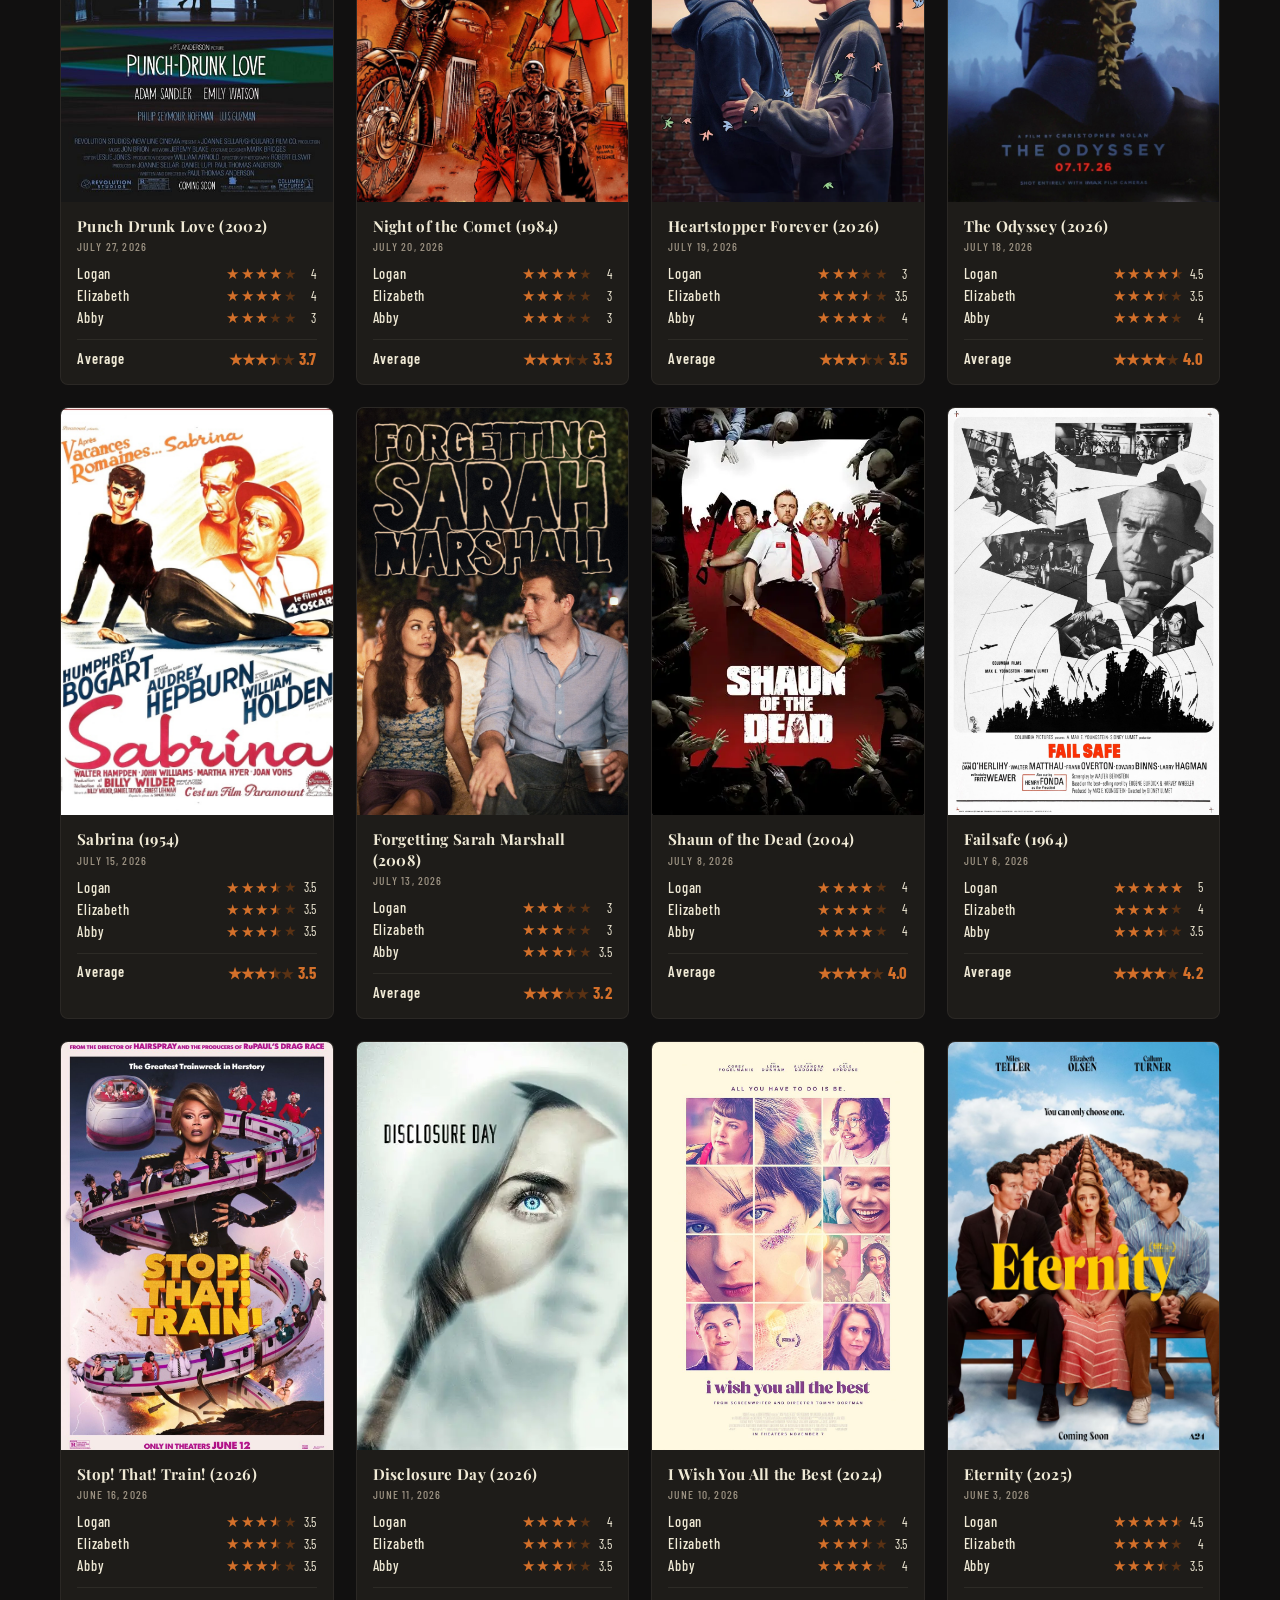
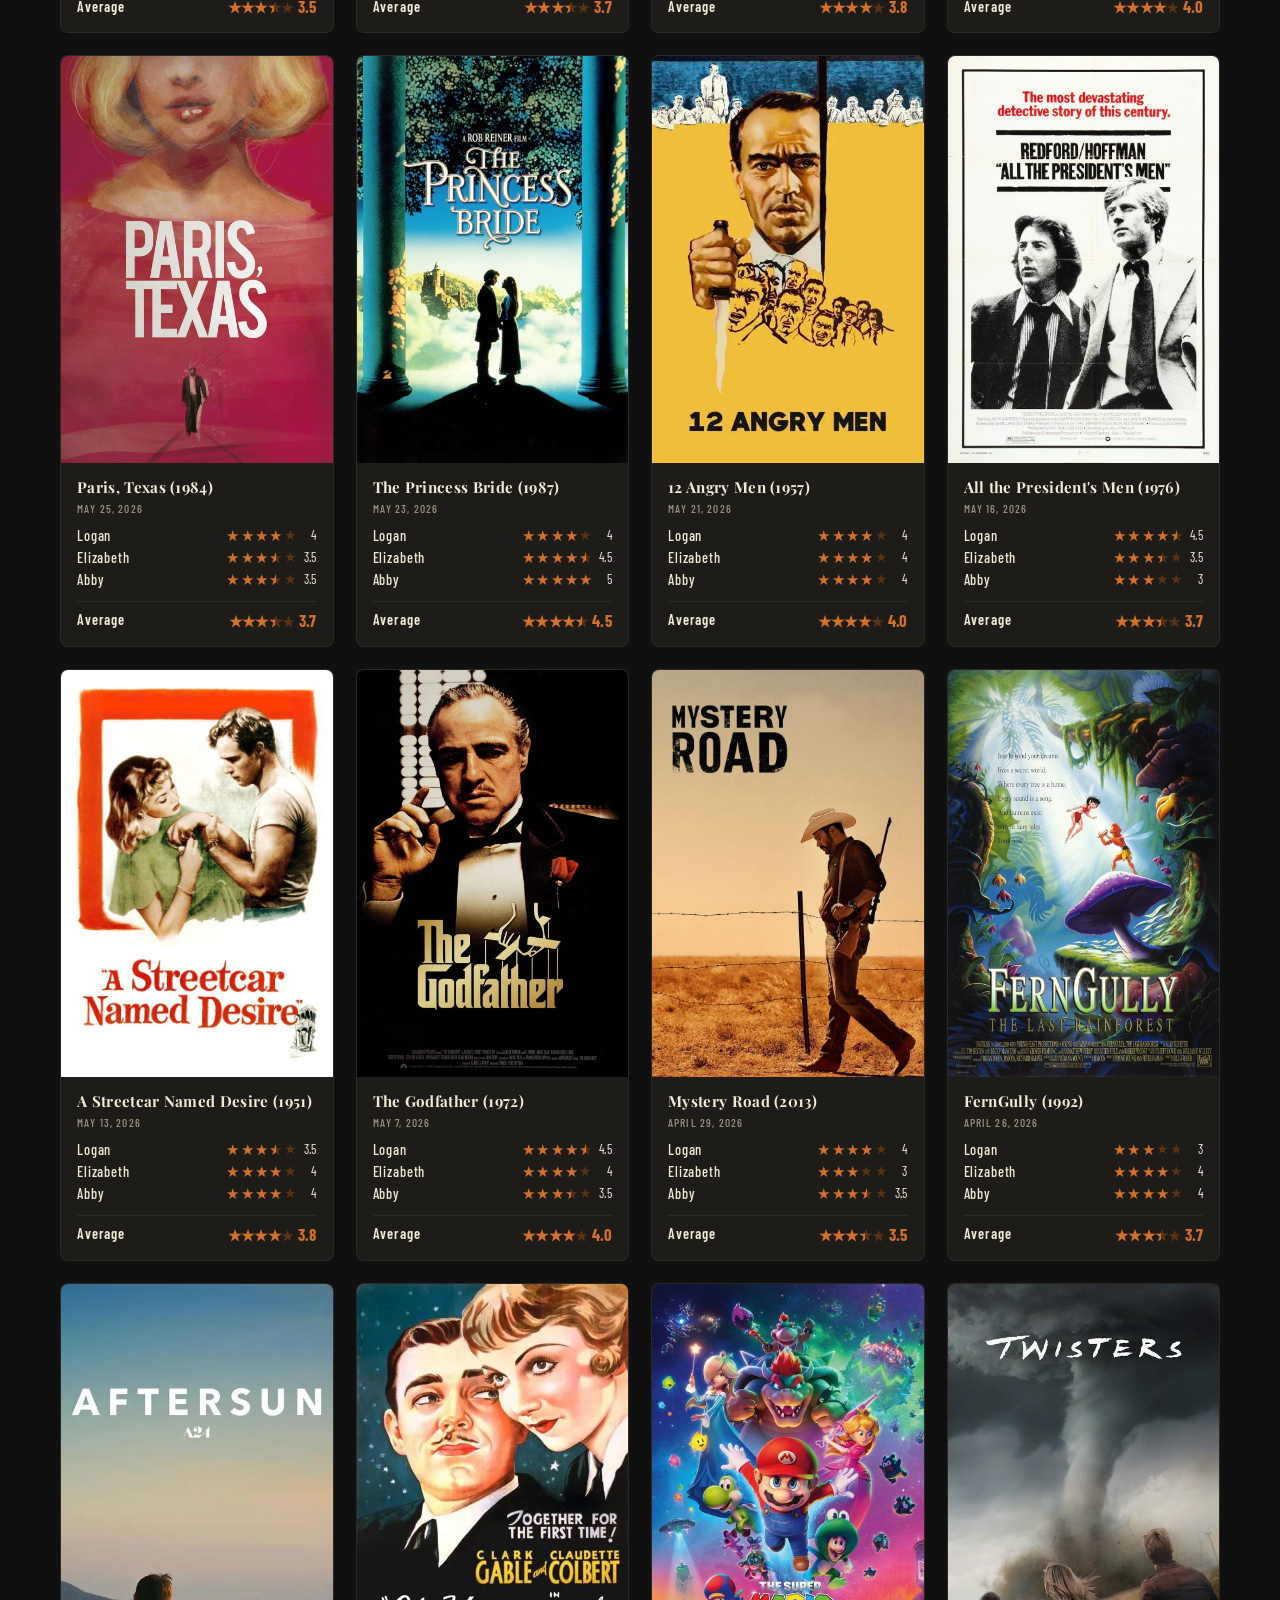
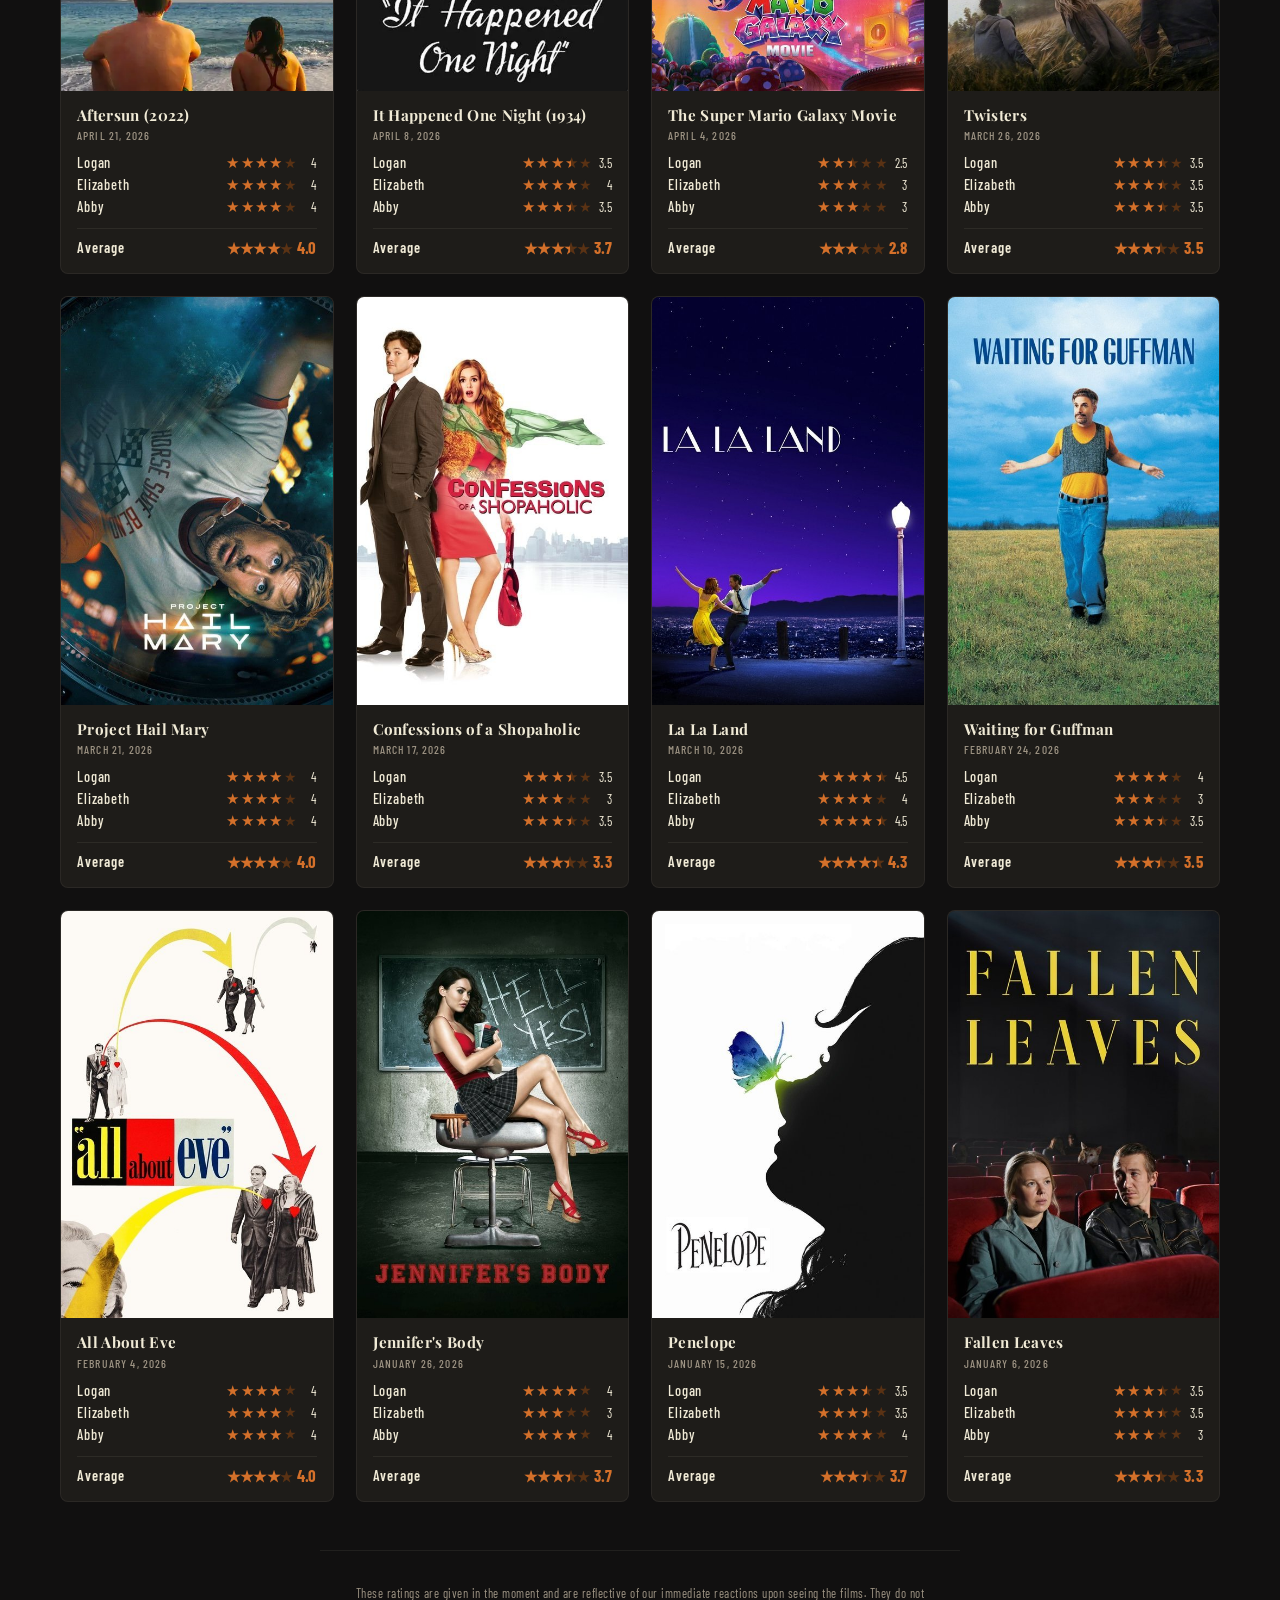
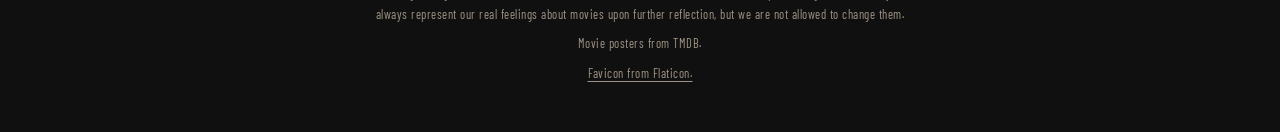
==== commit 8f00556f: "Update analytics tracking tag to stats.netsmart.digital Co-Authored-By: Claude Sonnet 5.5 <noreply@a" ====
--- a/index.html
+++ b/index.html
@@ -1,7 +1,7 @@
 <!DOCTYPE html>
 <html lang="en">
 <head>
-  <script defer src="https://cloud.umami.is/script.js" data-website-id="6e9e0717-d6de-4297-bc57-a47874e81db6"></script>
+  <script defer src="https://stats.netsmart.digital/script.js" data-website-id="807ea094-79bf-4538-8f38-276d5046555d"></script>
   <meta charset="UTF-8">
   <meta name="viewport" content="width=device-width, initial-scale=1.0, viewport-fit=cover">
   <meta name="theme-color" content="#3a1d0b">
--- a/style.css
+++ b/style.css
@@ -538,7 +538,7 @@
   width: 100%;
   /* Must be at least 6px tall for Safari to recognize it as the theme color */
   height: max(6px, env(safe-area-inset-top));
-  background-color: var(--bg-controls);
+  background-color: var(--bg-primary);
   z-index: 10000;
   pointer-events: none;
 }
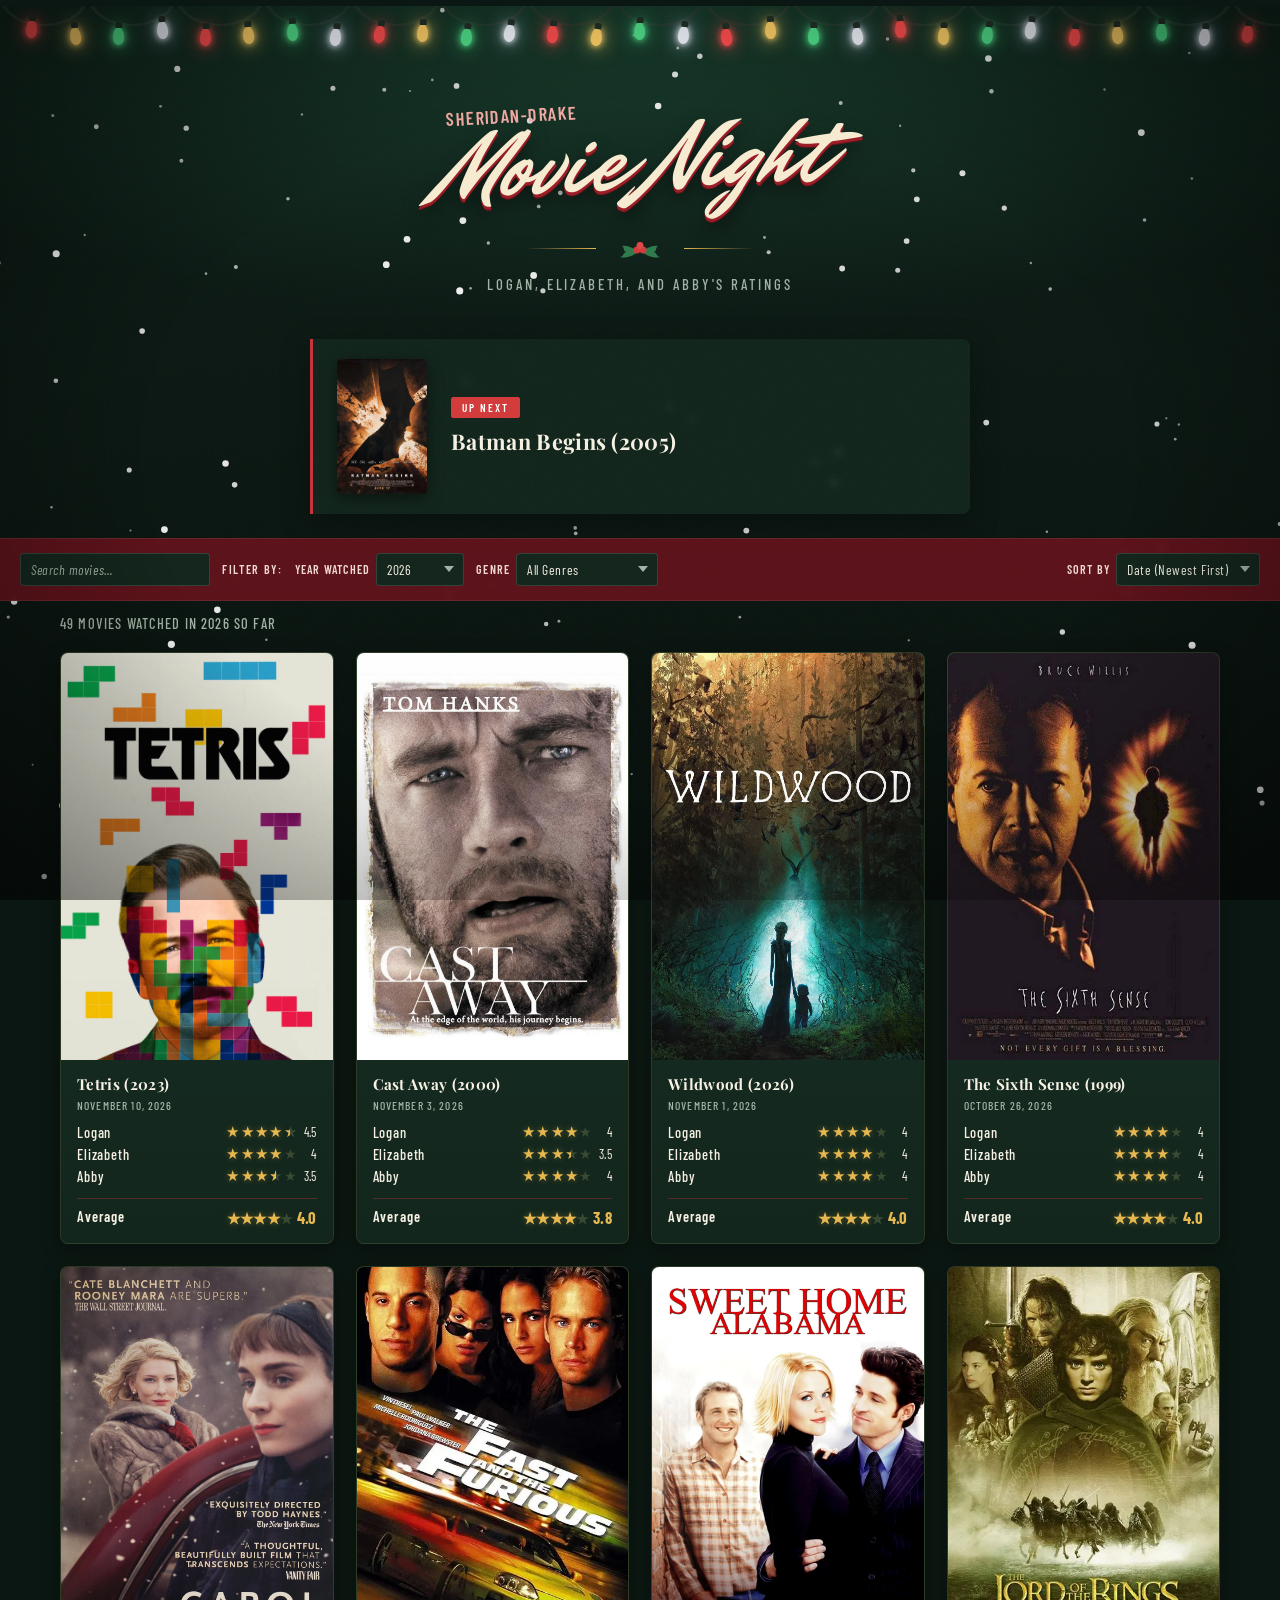
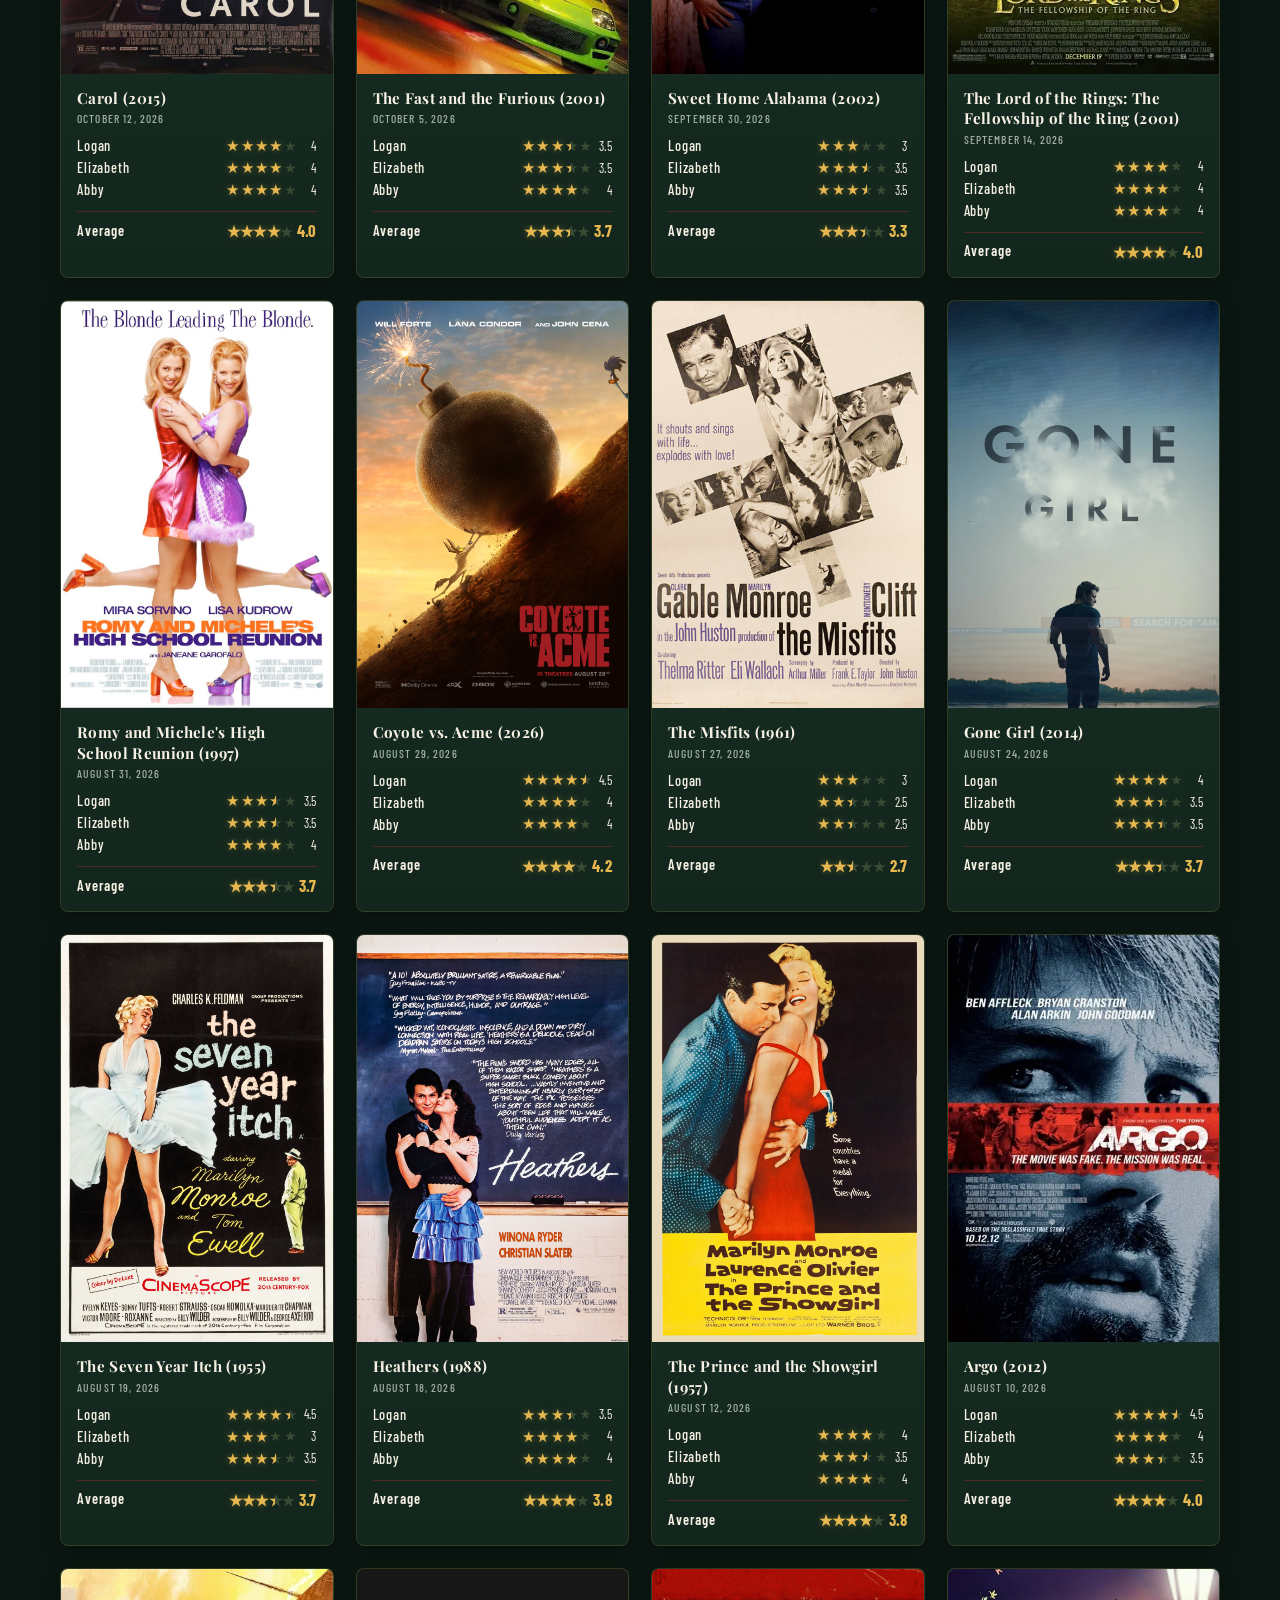
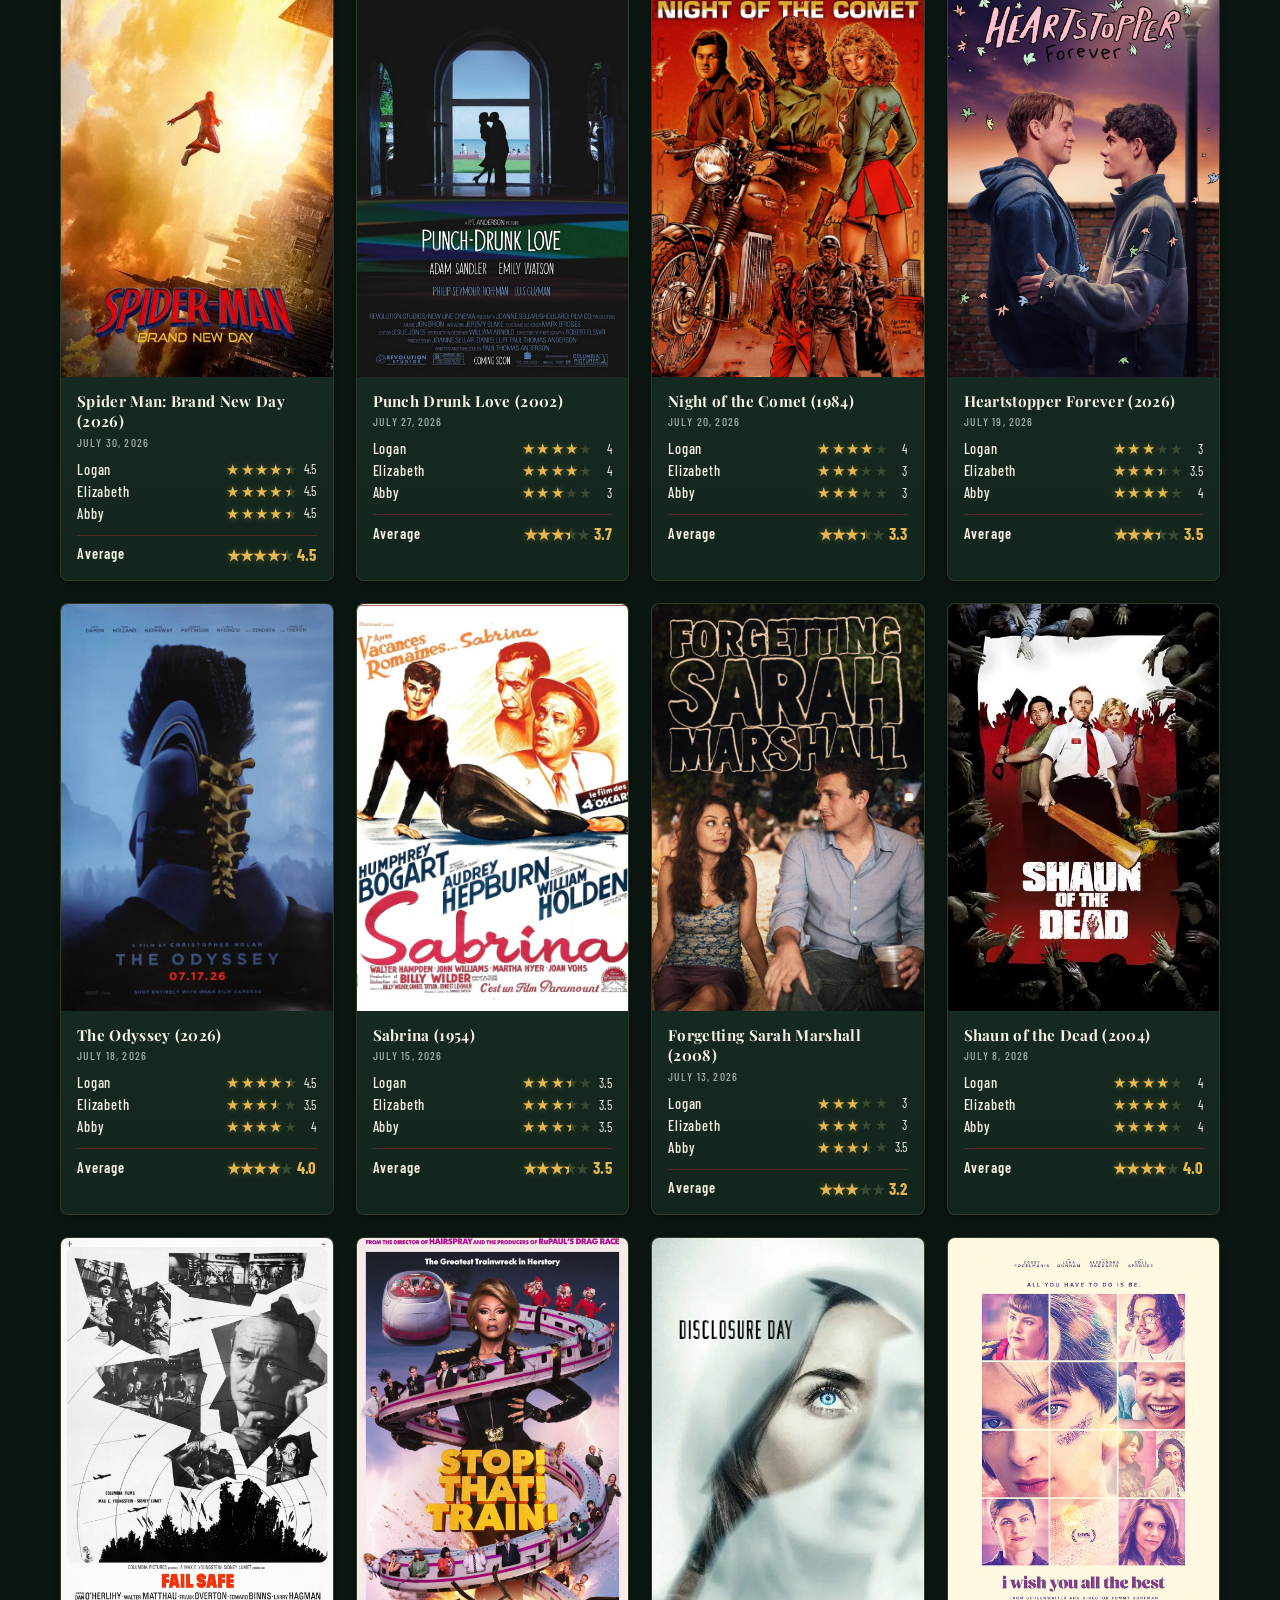
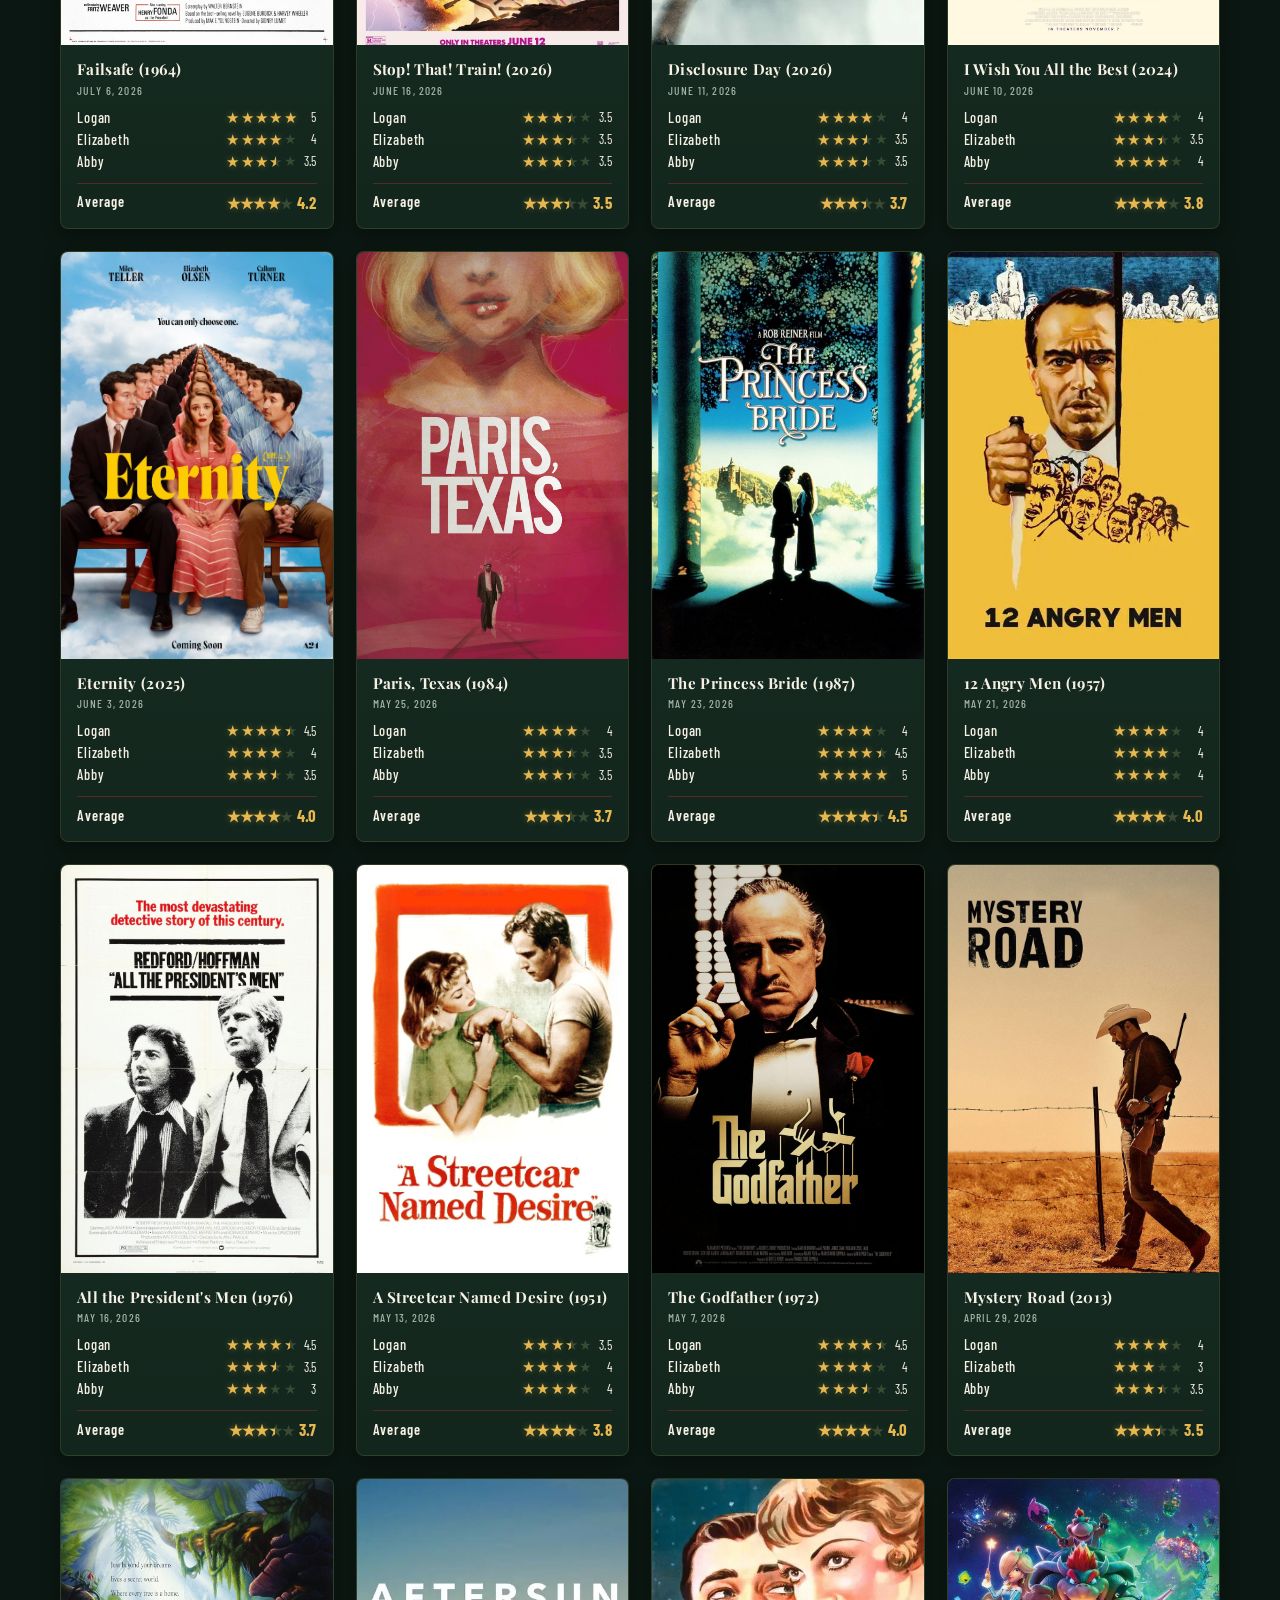
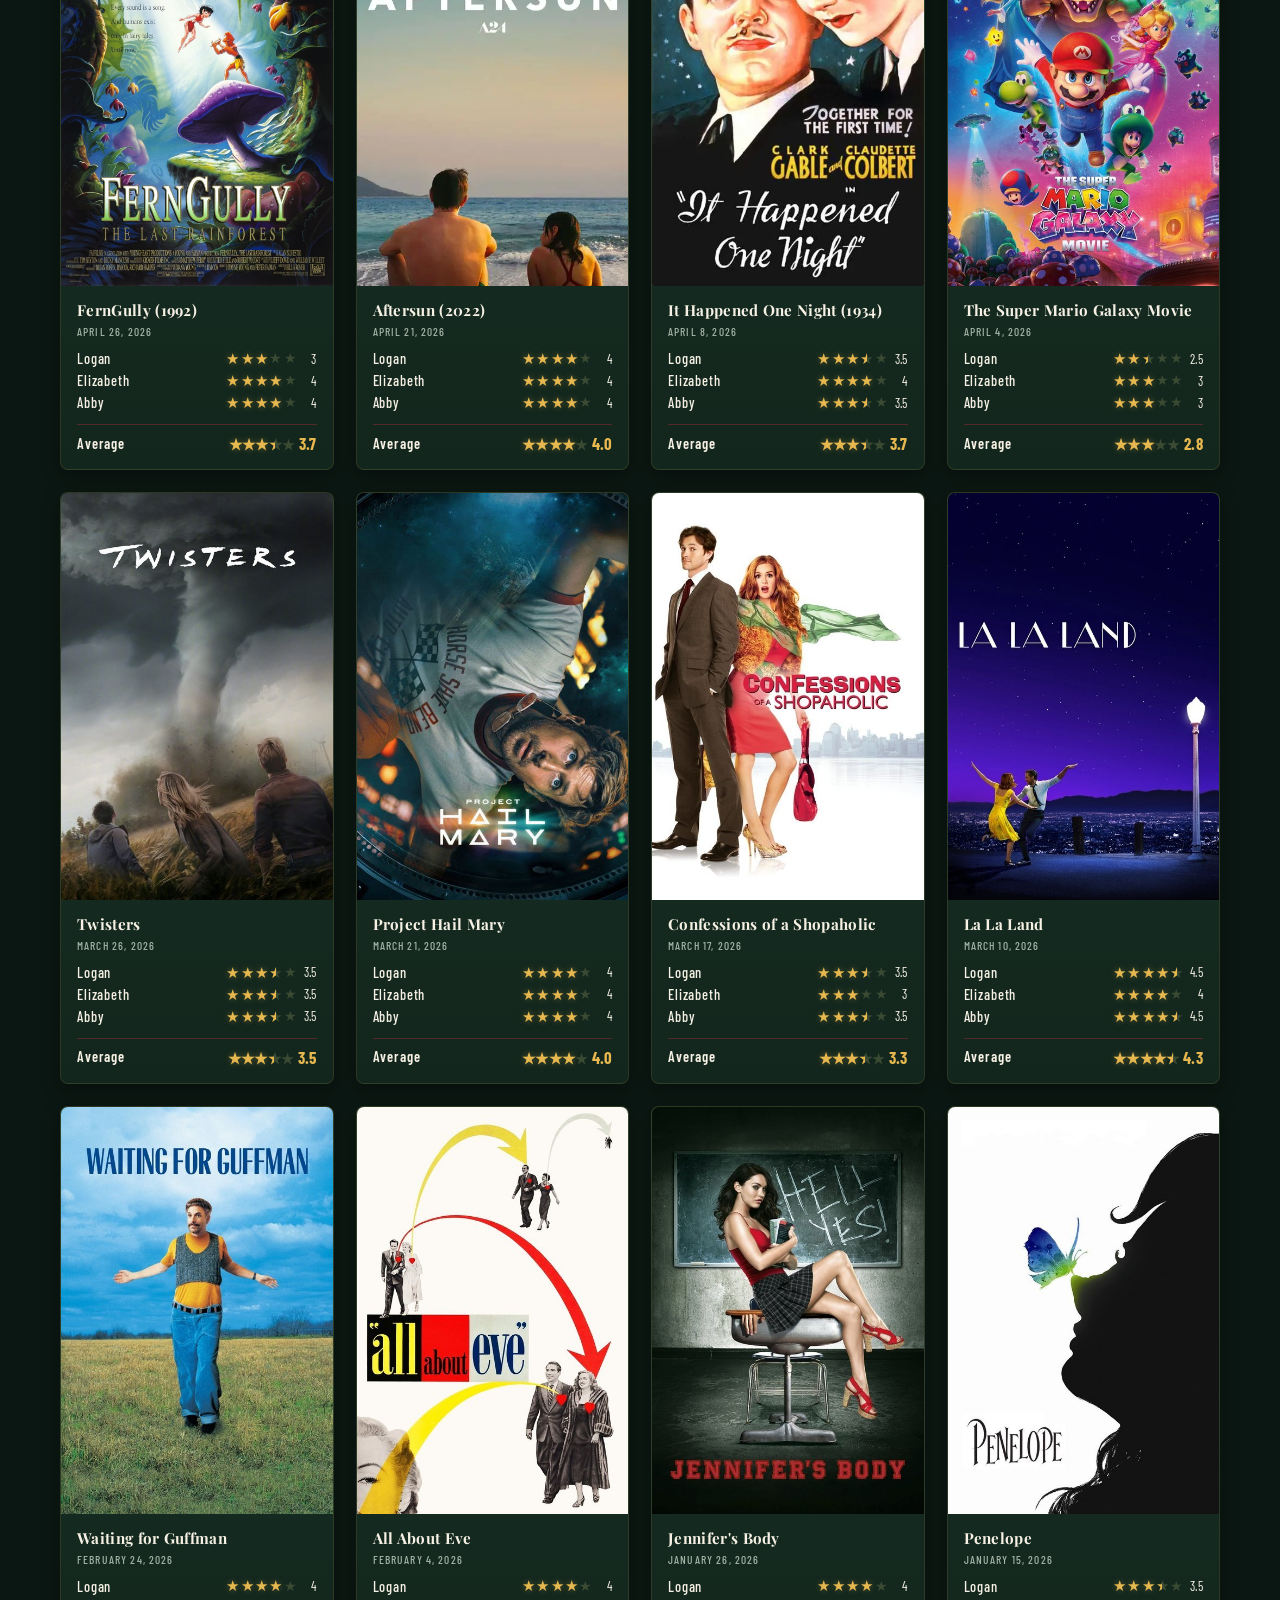
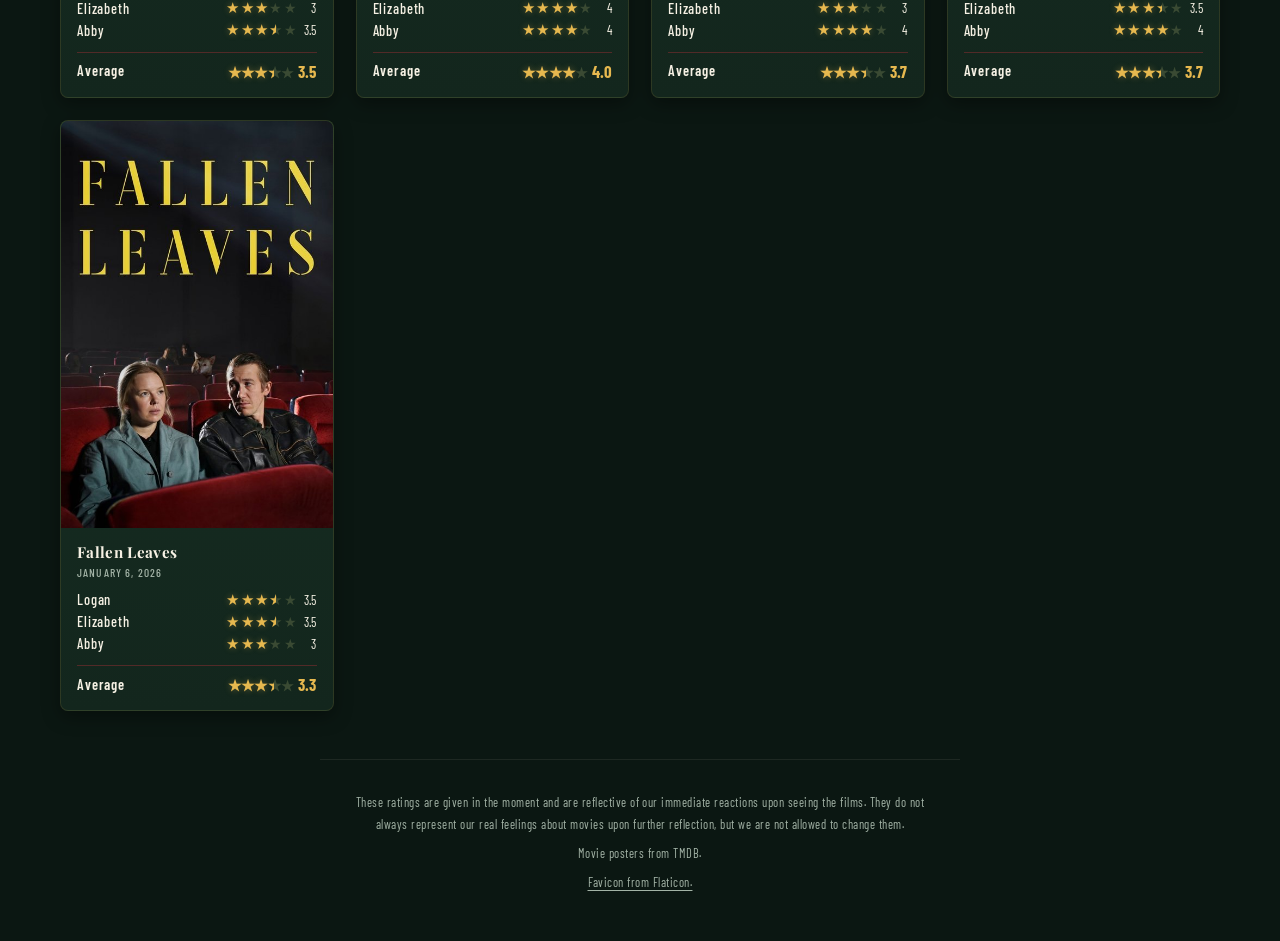
==== commit 22736f2e: "Holiday theme: new header, snow, recolored cards, share image - Redesign header as a vintage holiday" ====
--- a/index.html
+++ b/index.html
@@ -4,18 +4,41 @@
   <script defer src="https://stats.netsmart.digital/script.js" data-website-id="807ea094-79bf-4538-8f38-276d5046555d"></script>
   <meta charset="UTF-8">
   <meta name="viewport" content="width=device-width, initial-scale=1.0, viewport-fit=cover">
-  <meta name="theme-color" content="#3a1d0b">
+  <meta name="theme-color" content="#0b1712">
   <title>Sheridan-Drake Movie Night</title>
+  <meta name="description" content="Logan, Elizabeth, and Abby's movie night ratings.">
+  <!-- Social share card. og-image.jpg is rendered from scripts/og-image.html;
+       re-render it whenever the header/theme design changes (see CLAUDE.md). -->
+  <meta property="og:type" content="website">
+  <meta property="og:url" content="https://sheridandrakemovienight.com/">
+  <meta property="og:title" content="Sheridan-Drake Movie Night">
+  <meta property="og:description" content="Logan, Elizabeth, and Abby's movie night ratings.">
+  <meta property="og:image" content="https://sheridandrakemovienight.com/og-image.jpg">
+  <meta property="og:image:width" content="1200">
+  <meta property="og:image:height" content="630">
+  <meta property="og:image:alt" content="Sheridan-Drake Movie Night, in cream script under a string of holiday lights with falling snow">
+  <meta name="twitter:card" content="summary_large_image">
   <link rel="icon" type="image/png" href="favicon.png">
   <link rel="preconnect" href="https://fonts.googleapis.com">
   <link rel="preconnect" href="https://fonts.gstatic.com" crossorigin>
-  <link href="https://fonts.googleapis.com/css2?family=Playfair+Display:ital,wght@0,700;1,400&family=Barlow+Condensed:wght@400;500;600&display=swap" rel="stylesheet">
+  <link href="https://fonts.googleapis.com/css2?family=Playfair+Display:ital,wght@0,700;1,400&family=Mr+Dafoe&family=Barlow+Condensed:wght@400;500;600&display=swap" rel="stylesheet">
   <link rel="stylesheet" href="style.css">
 </head>
 <body>
     <div id="notch-fill" class="notch-fill"></div>
-    <header><h1><span class="title-stars-mobile" aria-hidden="true">★&ensp;★&ensp;★&ensp;★&ensp;★</span><span class="title-star" aria-hidden="true">★</span>Sheridan-Drake<br class="mobile-break"> Movie Night<span class="title-star" aria-hidden="true">★</span></h1>
-    <p class="tagline">Logan, Elizabeth, and Abby's Ratings</p>
+    <canvas id="snow" class="snow" aria-hidden="true"></canvas>
+  <header class="holiday-header">
+    <div class="lights" id="lights" aria-hidden="true"></div>
+    <div class="header-inner">
+      <h1 class="title">
+        <span class="title-family">Sheridan-Drake</span>
+        <span class="title-main">Movie Night</span>
+      </h1>
+      <div class="holly-rule" aria-hidden="true">
+        <svg viewBox="0 0 64 28" width="64" height="28"><path d="M32 16c-6-1-10-6-18-5 3 2 1 5 4 6-3 1-2 4-6 5 8 2 13-2 20-6zM32 16c6-1 10-6 18-5-3 2-1 5-4 6 3 1 2 4 6 5-8 2-13-2-20-6z" fill="#2f7a4b"/><circle cx="29" cy="15" r="3.4" fill="#d43a3a"/><circle cx="35" cy="15" r="3.4" fill="#d43a3a"/><circle cx="32" cy="10.5" r="3.4" fill="#e04848"/></svg>
+      </div>
+      <p class="tagline">Logan, Elizabeth, and Abby's Ratings</p>
+    </div>
   </header>
 
   <section id="up-next" class="up-next" hidden>
@@ -93,6 +116,7 @@
 
   <script src="movies.js"></script>
   <script src="script.js"></script>
+  <script src="holiday.js"></script>
   <script>
     if ('serviceWorker' in navigator) {
       navigator.serviceWorker.register('/sw.js');
--- a/style.css
+++ b/style.css
@@ -1,16 +1,21 @@
 :root {
-  --bg-primary:     #111010;
-  --bg-secondary:   #1c1a18;
-  --bg-card:        #1e1c19;
-  --bg-controls:    #3a1d0b;
-  --up-next-bg:     #1a1713;
-  --up-next-border: #c9622a;
-  --text-primary:   #f0ead6;
-  --text-secondary: #9e9484;
-  --accent:         #d4702a;
-  --accent-dim:     #5a3214;
-  --accent-hover:   #e8884a;
-  --rule-color:     rgba(240, 234, 214, 0.07);
+  /* Holiday palette — evergreen night, cranberry, candlelight gold */
+  --bg-primary:     #0b1712;
+  --bg-secondary:   #12241b;
+  --bg-card:        #13261d;
+  --bg-card-top:    #173024;
+  --bg-controls:    rgba(98, 18, 26, 0.94);
+  --up-next-bg:     rgba(19, 38, 29, 0.92);
+  --up-next-border: #c8323a;
+  --text-primary:   #f6f1e4;
+  --text-secondary: #a3b3a6;
+  --text-controls:  #f1d9d4;
+  --accent:         #e6b84f;
+  --accent-dim:     #3a4a33;
+  --accent-hover:   #f5d27e;
+  --berry:          #d43a3a;
+  --pine:           #2f7a4b;
+  --rule-color:     rgba(246, 241, 228, 0.08);
   --font-display:   'Playfair Display', Georgia, serif;
   --font-ui:        'Barlow Condensed', 'Arial Narrow', sans-serif;
   --radius: 8px;
@@ -23,9 +28,17 @@
   box-sizing: border-box;
 }
 
+html {
+  background:
+    radial-gradient(ellipse 120% 60% at 50% 0%, #163a2a 0%, transparent 60%),
+    linear-gradient(180deg, #0d1d16 0%, var(--bg-primary) 45%, #07100c 100%);
+  background-color: var(--bg-primary);
+  background-attachment: fixed;
+}
+
 body {
   font-family: var(--font-ui);
-  background: var(--bg-primary);
+  background: transparent;
   color: var(--text-primary);
   letter-spacing: 0.02em;
   min-height: 100vh;
@@ -51,72 +64,165 @@
   inset: 0;
   z-index: 9998;
   pointer-events: none;
-  background: radial-gradient(ellipse at center, transparent 55%, rgba(0, 0, 0, 0.45) 100%);
+  background: radial-gradient(ellipse at center, transparent 55%, rgba(0, 0, 0, 0.5) 100%);
+}
+
+/* Falling snow — canvas sits behind all content */
+.snow {
+  position: fixed;
+  inset: 0;
+  width: 100%;
+  height: 100%;
+  z-index: -1;
+  pointer-events: none;
 }
 
 /* Header */
-header {
+.holiday-header {
+  position: relative;
   text-align: center;
-  padding: 52px 20px 28px;
+  padding: 0 20px 34px;
+  overflow: hidden;
+}
+
+/* String of lights */
+.lights {
   position: relative;
-}
-
-/* Amber rule beneath header */
-header::after {
+  height: 74px;
+  margin: 0 -20px;
+  display: flex;
+  justify-content: space-around;
+  align-items: flex-start;
+  padding: 10px 10px 0;
+}
+
+.lights::before {
+  /* the wire: a gentle scalloped cord */
   content: '';
+  position: absolute;
+  left: 0;
+  right: 0;
+  top: -4px;
+  height: 30px;
+  background:
+    radial-gradient(ellipse 50% 100% at 50% 0%, transparent 92%, #24382c 93%, #24382c 100%, transparent 101%)
+    0 0 / 88px 30px repeat-x;
+  opacity: 0.9;
+}
+
+.bulb {
+  position: relative;
+  width: 11px;
+  height: 18px;
+  margin-top: var(--drop, 12px);
+  border-radius: 50% 50% 50% 50% / 60% 60% 40% 40%;
+  background: var(--c);
+  box-shadow: 0 0 6px 1px var(--c), 0 0 18px 4px var(--glow);
+  animation: twinkle var(--dur, 2.4s) ease-in-out var(--delay, 0s) infinite alternate;
+}
+
+.bulb::before {
+  /* socket */
+  content: '';
+  position: absolute;
+  top: -5px;
+  left: 50%;
+  width: 7px;
+  height: 6px;
+  transform: translateX(-50%);
+  background: #1f2e25;
+  border-radius: 2px 2px 1px 1px;
+}
+
+.bulb.red   { --c: #ff4d4d; --glow: rgba(255, 77, 77, 0.45); }
+.bulb.green { --c: #4fe08a; --glow: rgba(79, 224, 138, 0.4); }
+.bulb.gold  { --c: #ffd166; --glow: rgba(255, 209, 102, 0.5); }
+.bulb.white { --c: #f4f7ff; --glow: rgba(200, 220, 255, 0.45); }
+
+@keyframes twinkle {
+  0%, 35% { opacity: 1;    filter: brightness(1.1); }
+  100%    { opacity: 0.35; filter: brightness(0.6); box-shadow: 0 0 3px 0 var(--c); }
+}
+
+.header-inner {
+  position: relative;
+  padding-top: 26px;
+}
+
+/* ---- Title lockup ------------------------------------------------------ */
+
+.title {
+  font-weight: 400;
+  line-height: 1;
+}
+
+.title-family,
+.title-main {
   display: block;
-  width: 60px;
-  height: 2px;
-  background: var(--accent);
-  margin: 18px auto 0;
-  border-radius: 1px;
-}
-
-header h1 {
-  font-family: var(--font-display);
-  font-size: 2.8rem;
-  font-weight: 700;
-  letter-spacing: 0.01em;
-  line-height: 1.1;
-  color: var(--text-primary);
-}
-
-.title-star {
-  color: var(--accent);
-  font-size: 1.4rem;
+}
+
+/* Vintage title card — 1950s holiday-film opening card.
+   Brush script in cream with a cranberry drop-shade, the family name
+   tucked in above the M like a studio credit. */
+.holiday-header .title {
   display: inline-block;
-  vertical-align: middle;
-  margin: 0 0.4em;
-  font-family: initial;
-  transition: color 0.25s ease;
-}
-
-.title-stars-mobile {
-  display: none;
-}
-
-header h1:hover .title-star {
-  animation: star-spin 0.6s ease-in-out;
-  color: var(--accent-hover);
-}
-
-@keyframes star-spin {
-  0%   { transform: rotate(0deg)   scale(1); }
-  20%  { transform: rotate(-20deg) scale(1.35); }
-  40%  { transform: rotate(20deg)  scale(1.45); }
-  60%  { transform: rotate(-12deg) scale(1.3); }
-  80%  { transform: rotate(8deg)   scale(1.15); }
-  100% { transform: rotate(0deg)   scale(1); }
-}
+  text-align: left;
+  transform: rotate(-3deg);
+  margin-bottom: 6px;
+}
+
+.holiday-header .title-family {
+  font-family: var(--font-ui);
+  font-weight: 600;
+  font-size: 1.15rem;
+  letter-spacing: 0.08em;
+  text-transform: uppercase;
+  color: #f0a9a2;
+  margin: 0 0 -0.35em 0.6em;
+  position: relative;
+  z-index: 1;
+}
+
+.holiday-header .title-main {
+  font-family: 'Mr Dafoe', cursive;
+  font-size: clamp(3.6rem, 11vw, 6rem);
+  color: #f7ecd2;
+  padding: 0 0.15em 0.05em 0;
+  text-shadow:
+    0 3px 0 #9b1c26,
+    0 4px 0 #6d1119,
+    0 10px 18px rgba(0, 0, 0, 0.55);
+}
+
+.holly-rule {
+  display: flex;
+  align-items: center;
+  justify-content: center;
+  gap: 12px;
+  margin: 16px auto 0;
+}
+
+.holly-rule::before,
+.holly-rule::after {
+  content: '';
+  width: 70px;
+  height: 1px;
+}
+.holly-rule::before { background: linear-gradient(90deg, transparent, var(--accent)); }
+.holly-rule::after  { background: linear-gradient(90deg, var(--accent), transparent); }
 
 .tagline {
   font-family: var(--font-ui);
   font-weight: 500;
-  font-size: 0.9rem;
-  letter-spacing: 0.16em;
+  font-size: 0.92rem;
+  letter-spacing: 0.2em;
   text-transform: uppercase;
   color: var(--text-secondary);
-  margin-top: 10px;
+  margin-top: 12px;
+}
+
+@media (prefers-reduced-motion: reduce) {
+  .bulb { animation: none; }
 }
 
 /* Up Next */
@@ -133,6 +239,9 @@
   background: var(--up-next-bg);
   border-left: 3px solid var(--up-next-border);
   border-radius: 0 var(--radius) var(--radius) 0;
+  box-shadow: 0 8px 28px rgba(0, 0, 0, 0.35);
+  backdrop-filter: blur(3px);
+  -webkit-backdrop-filter: blur(3px);
   padding: 20px 24px;
 }
 
@@ -160,9 +269,9 @@
 
 .up-next-badge {
   display: inline-block;
-  color: var(--accent);
-  border: 1px solid var(--accent);
-  background: transparent;
+  color: #fff;
+  border: 1px solid var(--berry);
+  background: var(--berry);
   font-family: var(--font-ui);
   font-weight: 600;
   font-size: 0.7rem;
@@ -222,7 +331,7 @@
   font-weight: 600;
   letter-spacing: 0.14em;
   text-transform: uppercase;
-  color: #c8c0ad;
+  color: var(--text-controls);
   white-space: nowrap;
 }
 
@@ -238,7 +347,7 @@
   font-weight: 600;
   letter-spacing: 0.1em;
   text-transform: uppercase;
-  color: #c8c0ad;
+  color: var(--text-controls);
   white-space: nowrap;
 }
 
@@ -248,7 +357,7 @@
   -webkit-appearance: none;
   background: var(--bg-secondary);
   color: var(--text-primary);
-  border: 1px solid rgba(240, 234, 214, 0.1);
+  border: 1px solid rgba(246, 241, 228, 0.14);
   border-radius: 4px;
   padding: 7px 30px 7px 10px;
   font-family: var(--font-ui);
@@ -260,7 +369,7 @@
 }
 
 .control-group select {
-  background-image: url("data:image/svg+xml,%3Csvg xmlns='http://www.w3.org/2000/svg' width='10' height='6' fill='%239e9484'%3E%3Cpath d='M5 6L0 0h10z'/%3E%3C/svg%3E");
+  background-image: url("data:image/svg+xml,%3Csvg xmlns='http://www.w3.org/2000/svg' width='10' height='6' fill='%23a3b3a6'%3E%3Cpath d='M5 6L0 0h10z'/%3E%3C/svg%3E");
   background-repeat: no-repeat;
   background-position: right 9px center;
 }
@@ -291,7 +400,7 @@
   order: 99;
   font-family: var(--font-ui);
   font-size: 0.78rem;
-  color: #d07060;
+  color: #ffc9bf;
   font-style: italic;
   line-height: 1.5;
 }
@@ -319,14 +428,14 @@
 
 .movie-count {
   max-width: 1200px;
-  margin: 10px auto 0;
+  margin: 14px auto 0;
   padding: 0 20px;
   font-family: var(--font-ui);
   font-size: 0.9rem;
   font-weight: 500;
   letter-spacing: 0.08em;
   text-transform: uppercase;
-  color: #c8c0ad;
+  color: var(--text-secondary);
 }
 
 /* Movie Grid */
@@ -341,17 +450,18 @@
 
 /* Movie Card */
 .movie-card {
-  background: var(--bg-card);
+  background: linear-gradient(180deg, var(--bg-card-top) 0%, var(--bg-card) 100%);
   border-radius: var(--radius);
-  border: 1px solid rgba(240, 234, 214, 0.06);
+  border: 1px solid rgba(230, 184, 79, 0.12);
+  box-shadow: 0 6px 18px rgba(0, 0, 0, 0.35), inset 0 1px 0 rgba(255, 255, 255, 0.04);
   overflow: hidden;
   transition: transform 0.22s ease, box-shadow 0.22s ease, border-color 0.22s ease;
 }
 
 .movie-card:hover {
   transform: translateY(-4px);
-  box-shadow: 0 12px 32px rgba(0, 0, 0, 0.5);
-  border-color: rgba(212, 112, 42, 0.3);
+  box-shadow: 0 14px 34px rgba(0, 0, 0, 0.55), 0 0 0 1px rgba(200, 50, 58, 0.35), 0 0 24px rgba(230, 184, 79, 0.12);
+  border-color: rgba(200, 50, 58, 0.55);
 }
 
 .movie-card .poster-wrapper {
@@ -385,7 +495,7 @@
   font-family: var(--font-display);
   font-size: 1rem;
   font-style: italic;
-  border: 1px dashed rgba(240, 234, 214, 0.08);
+  border: 1px dashed rgba(230, 184, 79, 0.18);
 }
 
 .movie-card .card-body {
@@ -446,6 +556,7 @@
 
 .star.filled {
   color: var(--accent);
+  text-shadow: 0 0 6px rgba(230, 184, 79, 0.35);
   font-size: 0.95rem;
 }
 
@@ -471,7 +582,7 @@
 .average-row {
   margin-top: 8px;
   padding-top: 8px;
-  border-top: 1px solid var(--rule-color);
+  border-top: 1px solid rgba(200, 50, 58, 0.35);
   display: flex;
   align-items: center;
   justify-content: space-between;
@@ -544,32 +655,11 @@
 }
 
 /* Responsive */
-.mobile-break { display: none; }
-
 @media (max-width: 600px) {
-  .mobile-break { display: inline; }
-
-  header h1 {
-    font-size: 2rem;
-  }
-
-  .title-stars-mobile {
-    display: block;
-    color: var(--accent);
-    font-size: 1.3rem;
-    letter-spacing: 0.3em;
-    margin-bottom: 8px;
-    transition: color 0.2s;
-  }
-
-  header h1:hover .title-stars-mobile {
-    animation: star-spin 0.6s ease-in-out;
-    color: var(--accent-hover);
-  }
-
-  .title-star {
-    display: none;
-  }
+
+  .lights { height: 64px; }
+
+  .holiday-header .title-family { font-size: 0.95rem; }
 
   .controls {
     flex-direction: column;
